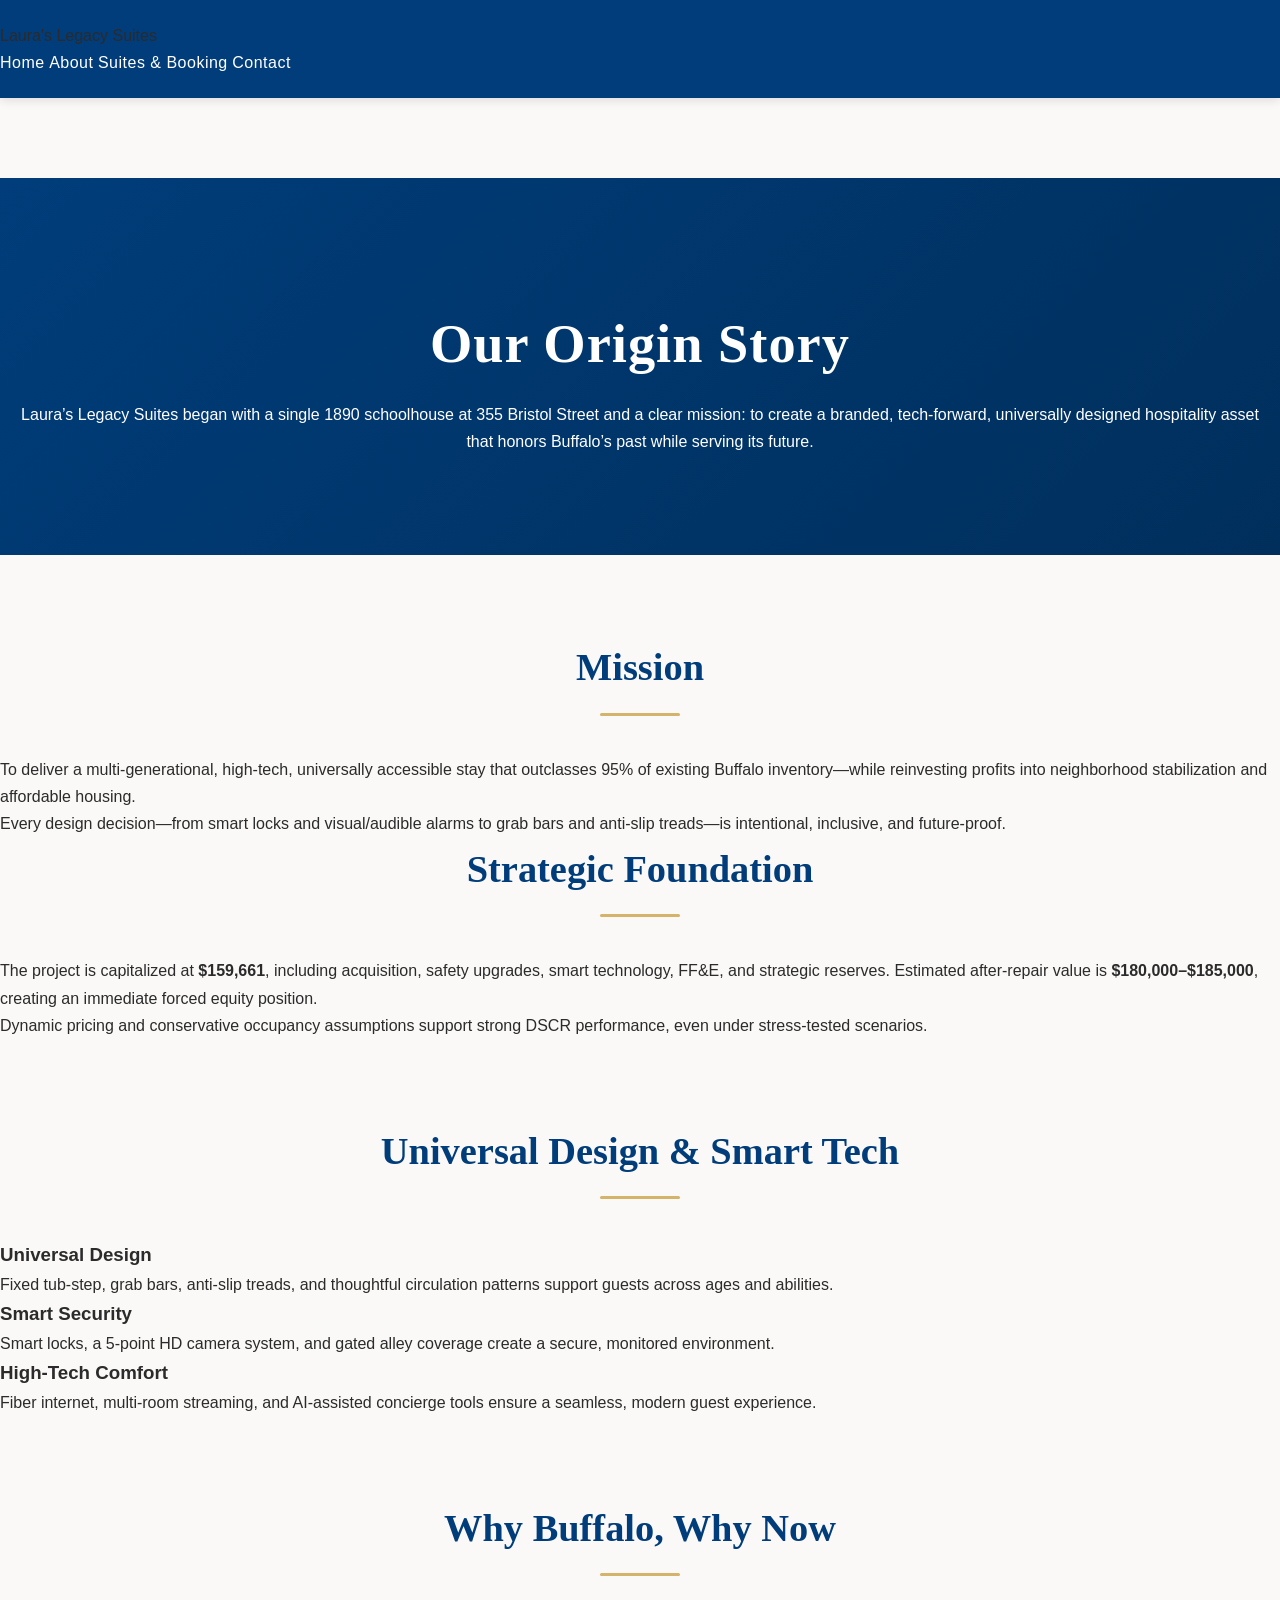
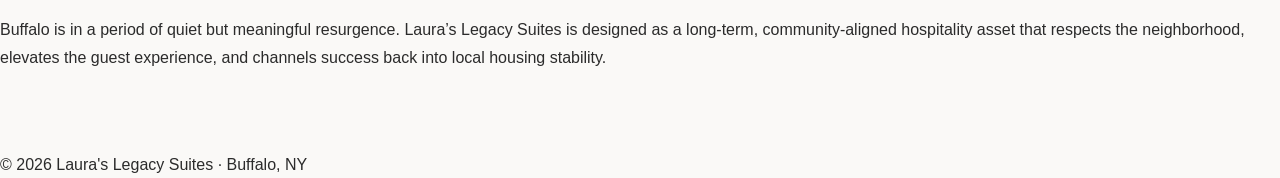
==== about.html @ d9a704ef "Update about.html" ====
<!DOCTYPE html>
<html lang="en">
<head>
  <meta charset="UTF-8">
  <title>About | Laura's Legacy Suites</title>
  <meta name="viewport" content="width=device-width, initial-scale=1">
  <link rel="stylesheet" href="styles.css">
</head>
<body>
<header class="site-header">
  <div class="logo">Laura's Legacy Suites</div>
  <nav class="main-nav">
    <a href="index.html">Home</a>
    <a href="about.html" class="active">About</a>
    <a href="book.html">Suites & Booking</a>
    <a href="contact.html">Contact</a>
  </nav>
</header>

<main>
  <section class="hero hero-secondary hero-about">
    <div class="hero-content narrow">
      <h1>Our Origin Story</h1>
      <p>Laura’s Legacy Suites began with a single 1890 schoolhouse at 355 Bristol Street and a clear mission: to create a branded, tech‑forward, universally designed hospitality asset that honors Buffalo’s past while serving its future.</p>
    </div>
  </section>

  <section class="section">
    <div class="section-inner two-column">
      <div>
        <h2>Mission</h2>
        <p>To deliver a multi‑generational, high‑tech, universally accessible stay that outclasses 95% of existing Buffalo inventory—while reinvesting profits into neighborhood stabilization and affordable housing.</p>
        <p>Every design decision—from smart locks and visual/audible alarms to grab bars and anti‑slip treads—is intentional, inclusive, and future‑proof.</p>
      </div>
      <div>
        <h2>Strategic Foundation</h2>
        <p>The project is capitalized at <strong>$159,661</strong>, including acquisition, safety upgrades, smart technology, FF&E, and strategic reserves. Estimated after‑repair value is <strong>$180,000–$185,000</strong>, creating an immediate forced equity position.</p>
        <p>Dynamic pricing and conservative occupancy assumptions support strong DSCR performance, even under stress‑tested scenarios.</p>
      </div>
    </div>
  </section>

  <section class="section highlight">
    <div class="section-inner">
      <h2>Universal Design & Smart Tech</h2>
      <div class="feature-grid">
        <div class="feature-card">
          <h3>Universal Design</h3>
          <p>Fixed tub‑step, grab bars, anti‑slip treads, and thoughtful circulation patterns support guests across ages and abilities.</p>
        </div>
        <div class="feature-card">
          <h3>Smart Security</h3>
          <p>Smart locks, a 5‑point HD camera system, and gated alley coverage create a secure, monitored environment.</p>
        </div>
        <div class="feature-card">
          <h3>High‑Tech Comfort</h3>
          <p>Fiber internet, multi‑room streaming, and AI‑assisted concierge tools ensure a seamless, modern guest experience.</p>
        </div>
      </div>
    </div>
  </section>

  <section class="section">
    <div class="section-inner">
      <h2>Why Buffalo, Why Now</h2>
      <p>Buffalo is in a period of quiet but meaningful resurgence. Laura’s Legacy Suites is designed as a long‑term, community‑aligned hospitality asset that respects the neighborhood, elevates the guest experience, and channels success back into local housing stability.</p>
    </div>
  </section>
</main>

<footer class="site-footer">
  <p>&copy; <span id="year"></span> Laura's Legacy Suites · Buffalo, NY</p>
</footer>
<script>
  document.getElementById('year').textContent = new Date().getFullYear();
</script>
</body>
</html>
---- styles.css ----
/* GLOBAL RESET */
* {
    margin: 0;
    padding: 0;
    box-sizing: border-box;
}

/* TYPOGRAPHY — Luxury Pairing */
@import url('https://fonts.googleapis.com/css2?family=Playfair+Display:wght@400;600;700&family=Inter:wght@300;400;500;600&display=swap');

body {
    font-family: 'Inter', sans-serif;
    line-height: 1.7;
    color: #2b2b2b;
    background-color: #faf9f7;
}

/* COLOR SYSTEM */
:root {
    --navy: #003d7a;
    --navy-dark: #002f5c;
    --gold: #d4b46a;
    --gold-light: #e8d7a8;
    --cream: #faf9f7;
    --text-dark: #2b2b2b;
    --text-muted: #666;
    --card-shadow: rgba(0,0,0,0.08);
}

/* HEADER */
header {
    background: var(--navy);
    padding: 22px 0;
    position: sticky;
    top: 0;
    z-index: 100;
    box-shadow: 0 2px 10px rgba(0,0,0,0.12);
}

header nav ul {
    list-style: none;
    display: flex;
    justify-content: center;
    gap: 40px;
}

header nav a {
    color: white;
    text-decoration: none;
    font-weight: 500;
    letter-spacing: 0.5px;
    padding-bottom: 4px;
    border-bottom: 2px solid transparent;
    transition: 0.3s ease;
}

header nav a:hover {
    color: var(--gold);
    border-bottom: 2px solid var(--gold);
}

/* HERO */
.hero {
    background: linear-gradient(135deg, var(--navy) 0%, var(--navy-dark) 100%);
    color: white;
    text-align: center;
    padding: 120px 20px 100px;
}

.hero h1 {
    font-family: 'Playfair Display', serif;
    font-size: 3.4em;
    font-weight: 700;
    letter-spacing: 1px;
    margin-bottom: 10px;
}

.hero .tagline {
    font-size: 1.4em;
    font-style: italic;
    opacity: 0.95;
    margin-bottom: 35px;
}

.hero .cta-button {
    display: inline-block;
    background-color: var(--gold);
    color: var(--navy);
    padding: 15px 45px;
    border-radius: 50px;
    font-weight: 600;
    text-decoration: none;
    letter-spacing: 0.5px;
    transition: 0.3s ease;
}

.hero .cta-button:hover {
    background-color: var(--gold-light);
    transform: translateY(-3px);
}

/* CONTAINER */
.container {
    max-width: 1100px;
    margin: 0 auto;
    padding: 0 25px;
}

/* SECTION HEADERS */
section {
    margin: 80px 0;
}

section h2 {
    font-family: 'Playfair Display', serif;
    color: var(--navy);
    font-size: 2.4em;
    text-align: center;
    margin-bottom: 40px;
    position: relative;
}

section h2::after {
    content: "";
    width: 80px;
    height: 3px;
    background: var(--gold);
    display: block;
    margin: 12px auto 0;
    border-radius: 2px;
}

/* CARDS */
.card {
    background: white;
    padding: 35px;
    border-radius: 10px;
    box-shadow: 0 4px 14px var(--card-shadow);
    border-left: 6px solid var(--gold);
    transition: 0.3s ease;
}

.card:hover {
    transform: translateY(-6px);
    box-shadow: 0 6px 20px rgba(0,0,0,0.12);
}

.card h3 {
    font-family: 'Playfair Display', serif;
    color: var(--navy);
    margin-bottom: 15px;
    font-size: 1.6em;
}

.card p {
    color: var(--text-muted);
    margin-bottom: 15px;
    line-height: 1.8;
}

/* GRID */
.grid {
    display: grid;
    grid-template-columns: repeat(auto-fit, minmax(320px, 1fr));
    gap: 35px;
}

/* BELIEF CARDS */
.beliefs-grid {
    display: grid;
    grid-template-columns: repeat(auto-fit, minmax(280px, 1fr));
    gap: 30px;
}

.belief-card {
    background: white;
    padding: 30px;
    border-radius: 10px;
    border-top: 5px solid var(--gold);
    box-shadow: 0 4px 14px var(--card-shadow);
    transition: 0.3s ease;
}

.belief-card:hover {
    transform: translateY(-4px);
}

.belief-card h4 {
    font-family: 'Playfair Display', serif;
    color: var(--navy);
    margin-bottom: 12px;
    font-size: 1.2em;
}

/* FOOT
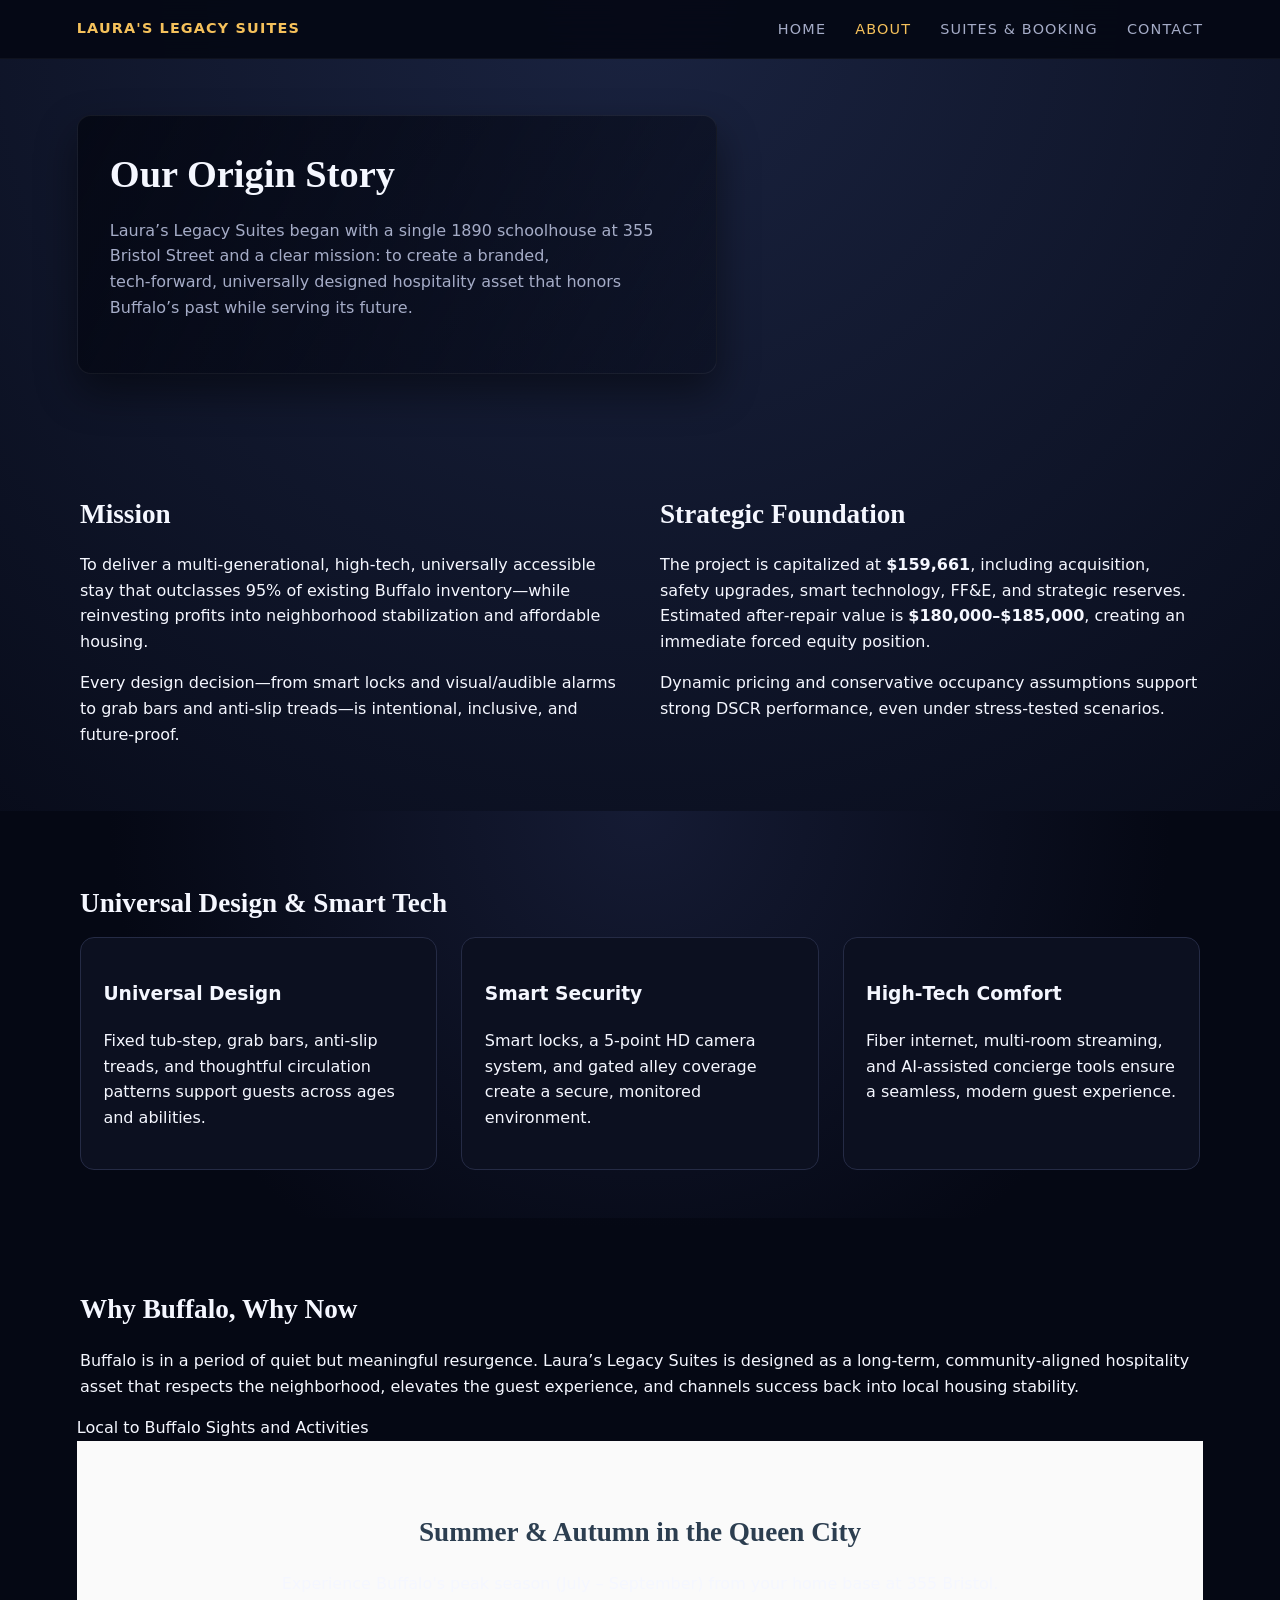
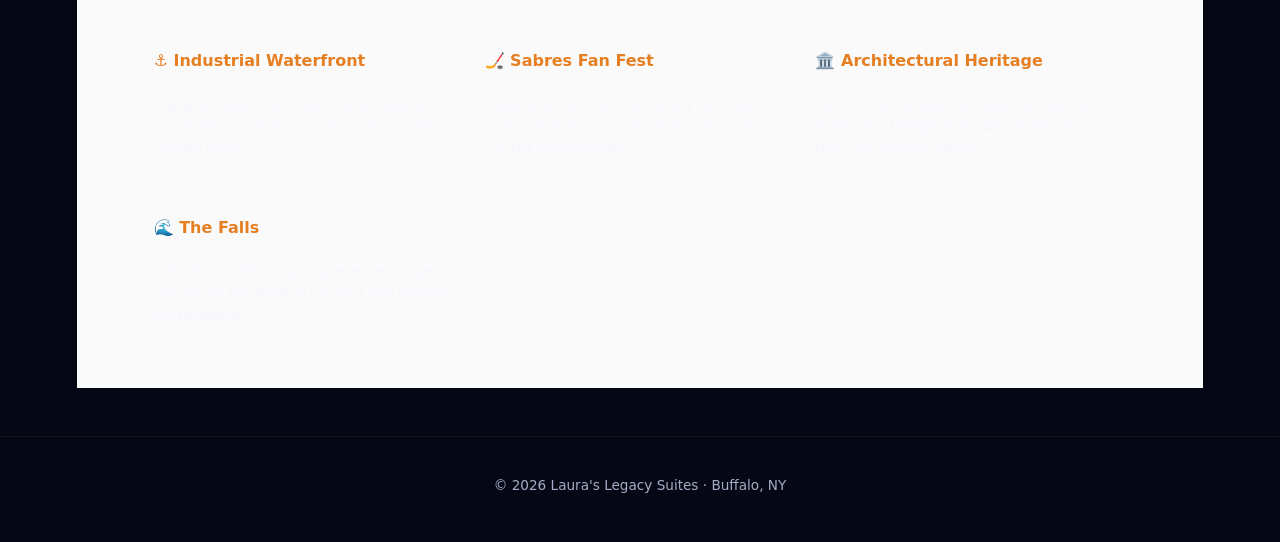
==== commit eec5079d: "Add local splendor" ====
--- a/about.html
+++ b/about.html
@@ -65,6 +65,33 @@
       <h2>Why Buffalo, Why Now</h2>
       <p>Buffalo is in a period of quiet but meaningful resurgence. Laura’s Legacy Suites is designed as a long‑term, community‑aligned hospitality asset that respects the neighborhood, elevates the guest experience, and channels success back into local housing stability.</p>
     </div>
+    <div>Local to Buffalo Sights and Activities </div>
+    <section class="section" style="background-color: #fafafa;">
+  <div class="section-inner">
+    <h2 style="text-align: center; color: #2c3e50;">Summer & Autumn in the Queen City</h2>
+    <p style="text-align: center; margin-bottom: 30px;">Experience Buffalo's peak season (July – September) from your home base at 355 Bristol.</p>
+    
+    <div style="display: grid; grid-template-columns: repeat(auto-fit, minmax(250px, 1fr)); gap: 20px;">
+      <div class="landmark-card">
+        <h4 style="color: #e67e22;">⚓ Industrial Waterfront</h4>
+        <p style="font-size: 0.85rem;">Kayak through the historic Grain Silos at Canalside or catch a sunset cruise on the Buffalo River.</p>
+      </div>
+      <div class="landmark-card">
+        <h4 style="color: #e67e22;">🏒 Sabres Fan Fest</h4>
+        <p style="font-size: 0.85rem;">Celebrate the return of hockey with early-season events and open practices at the LECOM Harborcenter.</p>
+      </div>
+      <div class="landmark-card">
+        <h4 style="color: #e67e22;">🏛️ Architectural Heritage</h4>
+        <p style="font-size: 0.85rem;">Tour the Richardson Olmsted Campus or Frank Lloyd Wright’s Darwin Martin House in their full summer bloom.</p>
+      </div>
+      <div class="landmark-card">
+        <h4 style="color: #e67e22;">🌊 The Falls</h4>
+        <p style="font-size: 0.85rem;">Just 25 minutes away, experience the peak season for the Maid of the Mist and evening illuminations.</p>
+      </div>
+    </div>
+  </div>
+    </section>
+    
   </section>
 </main>
 
--- a/styles.css
+++ b/styles.css
@@ -1,195 +1,489 @@
-/* GLOBAL RESET */
-* {
-    margin: 0;
-    padding: 0;
-    box-sizing: border-box;
-}
-
-/* TYPOGRAPHY — Luxury Pairing */
-@import url('https://fonts.googleapis.com/css2?family=Playfair+Display:wght@400;600;700&family=Inter:wght@300;400;500;600&display=swap');
+:root {
+  --color-bg: #050814;
+  --color-bg-alt: #0c1020;
+  --color-card: #11162a;
+  --color-accent: #f5c15b;
+  --color-accent-soft: #f8d89a;
+  --color-text: #f5f7ff;
+  --color-muted: #a5acc7;
+  --color-border: #252b45;
+  --font-sans: system-ui, -apple-system, BlinkMacSystemFont, "Segoe UI", sans-serif;
+  --font-serif: "Georgia", "Times New Roman", serif;
+  --radius-card: 14px;
+  --shadow-soft: 0 18px 40px rgba(0, 0, 0, 0.45);
+}
+
+*,
+*::before,
+*::after {
+  box-sizing: border-box;
+}
 
 body {
-    font-family: 'Inter', sans-serif;
-    line-height: 1.7;
-    color: #2b2b2b;
-    background-color: #faf9f7;
-}
-
-/* COLOR SYSTEM */
-:root {
-    --navy: #003d7a;
-    --navy-dark: #002f5c;
-    --gold: #d4b46a;
-    --gold-light: #e8d7a8;
-    --cream: #faf9f7;
-    --text-dark: #2b2b2b;
-    --text-muted: #666;
-    --card-shadow: rgba(0,0,0,0.08);
-}
-
-/* HEADER */
-header {
-    background: var(--navy);
-    padding: 22px 0;
-    position: sticky;
-    top: 0;
-    z-index: 100;
-    box-shadow: 0 2px 10px rgba(0,0,0,0.12);
-}
-
-header nav ul {
-    list-style: none;
-    display: flex;
-    justify-content: center;
-    gap: 40px;
-}
-
-header nav a {
-    color: white;
-    text-decoration: none;
-    font-weight: 500;
-    letter-spacing: 0.5px;
-    padding-bottom: 4px;
-    border-bottom: 2px solid transparent;
-    transition: 0.3s ease;
-}
-
-header nav a:hover {
-    color: var(--gold);
-    border-bottom: 2px solid var(--gold);
-}
-
-/* HERO */
+  margin: 0;
+  font-family: var(--font-sans);
+  background: radial-gradient(circle at top, #1a2340 0, #050814 55%);
+  color: var(--color-text);
+  line-height: 1.6;
+}
+
+/* Header & Nav */
+
+.site-header {
+  position: sticky;
+  top: 0;
+  z-index: 20;
+  display: flex;
+  align-items: center;
+  justify-content: space-between;
+  padding: 1rem 6vw;
+  background: rgba(5, 8, 20, 0.92);
+  backdrop-filter: blur(14px);
+  border-bottom: 1px solid rgba(255, 255, 255, 0.04);
+}
+
+.logo {
+  font-weight: 700;
+  letter-spacing: 0.08em;
+  text-transform: uppercase;
+  font-size: 0.9rem;
+  color: var(--color-accent);
+}
+
+.main-nav a {
+  color: var(--color-muted);
+  text-decoration: none;
+  margin-left: 1.5rem;
+  font-size: 0.9rem;
+  text-transform: uppercase;
+  letter-spacing: 0.08em;
+}
+
+.main-nav a:hover,
+.main-nav a.active {
+  color: var(--color-accent);
+}
+
+/* Hero */
+
 .hero {
-    background: linear-gradient(135deg, var(--navy) 0%, var(--navy-dark) 100%);
-    color: white;
-    text-align: center;
-    padding: 120px 20px 100px;
-}
-
-.hero h1 {
-    font-family: 'Playfair Display', serif;
-    font-size: 3.4em;
-    font-weight: 700;
-    letter-spacing: 1px;
-    margin-bottom: 10px;
-}
-
-.hero .tagline {
-    font-size: 1.4em;
-    font-style: italic;
-    opacity: 0.95;
-    margin-bottom: 35px;
-}
-
-.hero .cta-button {
-    display: inline-block;
-    background-color: var(--gold);
-    color: var(--navy);
-    padding: 15px 45px;
-    border-radius: 50px;
-    font-weight: 600;
-    text-decoration: none;
-    letter-spacing: 0.5px;
-    transition: 0.3s ease;
-}
-
-.hero .cta-button:hover {
-    background-color: var(--gold-light);
-    transform: translateY(-3px);
-}
-
-/* CONTAINER */
-.container {
-    max-width: 1100px;
-    margin: 0 auto;
-    padding: 0 25px;
-}
-
-/* SECTION HEADERS */
-section {
-    margin: 80px 0;
-}
-
-section h2 {
-    font-family: 'Playfair Display', serif;
-    color: var(--navy);
-    font-size: 2.4em;
-    text-align: center;
-    margin-bottom: 40px;
-    position: relative;
-}
-
-section h2::after {
-    content: "";
-    width: 80px;
-    height: 3px;
-    background: var(--gold);
-    display: block;
-    margin: 12px auto 0;
-    border-radius: 2px;
-}
-
-/* CARDS */
-.card {
-    background: white;
-    padding: 35px;
-    border-radius: 10px;
-    box-shadow: 0 4px 14px var(--card-shadow);
-    border-left: 6px solid var(--gold);
-    transition: 0.3s ease;
-}
-
-.card:hover {
-    transform: translateY(-6px);
-    box-shadow: 0 6px 20px rgba(0,0,0,0.12);
-}
-
-.card h3 {
-    font-family: 'Playfair Display', serif;
-    color: var(--navy);
-    margin-bottom: 15px;
-    font-size: 1.6em;
-}
-
-.card p {
-    color: var(--text-muted);
-    margin-bottom: 15px;
-    line-height: 1.8;
-}
-
-/* GRID */
-.grid {
-    display: grid;
-    grid-template-columns: repeat(auto-fit, minmax(320px, 1fr));
-    gap: 35px;
-}
-
-/* BELIEF CARDS */
-.beliefs-grid {
-    display: grid;
-    grid-template-columns: repeat(auto-fit, minmax(280px, 1fr));
-    gap: 30px;
-}
-
-.belief-card {
-    background: white;
-    padding: 30px;
-    border-radius: 10px;
-    border-top: 5px solid var(--gold);
-    box-shadow: 0 4px 14px var(--card-shadow);
-    transition: 0.3s ease;
-}
-
-.belief-card:hover {
-    transform: translateY(-4px);
-}
-
-.belief-card h4 {
-    font-family: 'Playfair Display', serif;
-    color: var(--navy);
-    margin-bottom: 12px;
-    font-size: 1.2em;
-}
-
-/* FOOT
+  padding: 3.5rem 6vw 3rem;
+  display: grid;
+  gap: 2.5rem;
+}
+
+.hero-home {
+  grid-template-columns: minmax(0, 1.1fr) minmax(0, 1.2fr);
+  align-items: center;
+}
+
+.hero-secondary {
+  grid-template-columns: minmax(0, 1fr);
+  background: linear-gradient(135deg, #0b1022, #050814);
+}
+
+.hero-content h1 {
+  font-family: var(--font-serif);
+  font-size: clamp(2.2rem, 3vw, 2.8rem);
+  margin: 0 0 0.75rem;
+}
+
+.hero-content p {
+  margin: 0 0 1.5rem;
+  color: var(--color-muted);
+  max-width: 34rem;
+}
+
+.hero-content.narrow {
+  max-width: 40rem;
+}
+
+.hero-before-after {
+  display: grid;
+  grid-template-columns: repeat(2, minmax(0, 1fr));
+  gap: 1.25rem;
+}
+
+.hero-image-block {
+  background: var(--color-bg-alt);
+  border-radius: var(--radius-card);
+  padding: 0.9rem;
+  box-shadow: var(--shadow-soft);
+  border: 1px solid var(--color-border);
+}
+
+.hero-image-block img {
+  width: 100%;
+  display: block;
+  border-radius: 10px;
+}
+
+.hero-label {
+  font-size: 0.8rem;
+  text-transform: uppercase;
+  letter-spacing: 0.12em;
+  color: var(--color-accent-soft);
+  margin: 0 0 0.5rem;
+}
+
+/* Sections */
+
+.section {
+  padding: 3rem 6vw;
+}
+
+.section-inner {
+  max-width: 1120px;
+  margin: 0 auto;
+}
+
+.section h2 {
+  font-family: var(--font-serif);
+  font-size: 1.7rem;
+  margin-bottom: 0.75rem;
+}
+
+.section-lead {
+  color: var(--color-muted);
+  margin-bottom: 2rem;
+}
+
+.highlight {
+  background: radial-gradient(circle at top, #151b34 0, #050814 70%);
+}
+
+.two-column {
+  display: grid;
+  gap: 2.5rem;
+}
+
+@media (min-width: 800px) {
+  .two-column {
+    grid-template-columns: repeat(2, minmax(0, 1fr));
+  }
+}
+
+/* Stats */
+
+.stats-grid {
+  display: grid;
+  gap: 1.5rem;
+}
+
+@media (min-width: 800px) {
+  .stats-grid {
+    grid-template-columns: repeat(3, minmax(0, 1fr));
+  }
+}
+
+.stat-card {
+  background: var(--color-bg-alt);
+  border-radius: var(--radius-card);
+  padding: 1.4rem;
+  border: 1px solid var(--color-border);
+  box-shadow: var(--shadow-soft);
+}
+
+.stat-card h3 {
+  margin: 0 0 0.4rem;
+  font-size: 0.95rem;
+  text-transform: uppercase;
+  letter-spacing: 0.12em;
+  color: var(--color-muted);
+}
+
+.stat-value {
+  font-size: 1.4rem;
+  font-weight: 600;
+  margin: 0 0 0.3rem;
+}
+
+.stat-note {
+  margin: 0;
+  color: var(--color-muted);
+  font-size: 0.9rem;
+}
+
+/* Suites */
+
+.suites-preview .suite-grid,
+.section .suite-grid {
+  display: grid;
+  gap: 1.8rem;
+}
+
+@media (min-width: 900px) {
+  .suites-preview .suite-grid {
+    grid-template-columns: repeat(3, minmax(0, 1fr));
+  }
+}
+
+.suite-card {
+  background: var(--color-bg-alt);
+  border-radius: var(--radius-card);
+  border: 1px solid var(--color-border);
+  box-shadow: var(--shadow-soft);
+  overflow: hidden;
+  display: flex;
+  flex-direction: column;
+}
+
+.suite-card img {
+  width: 100%;
+  display: block;
+}
+
+.suite-card h3,
+.suite-card h2 {
+  margin: 1rem 1.2rem 0.4rem;
+}
+
+.suite-card p {
+  margin: 0 1.2rem 1.2rem;
+  color: var(--color-muted);
+}
+
+.suite-detailed {
+  flex-direction: row;
+}
+
+.suite-detailed img {
+  max-width: 220px;
+  object-fit: cover;
+}
+
+.suite-body {
+  padding: 1.1rem 1.2rem 1.2rem;
+}
+
+.suite-list {
+  margin: 0.5rem 0 0;
+  padding-left: 1.2rem;
+  color: var(--color-muted);
+  font-size: 0.9rem;
+}
+
+@media (max-width: 800px) {
+  .suite-detailed {
+    flex-direction: column;
+  }
+  .suite-detailed img {
+    max-width: 100%;
+  }
+}
+
+/* Impact */
+
+.impact-layout {
+  display: grid;
+  gap: 2rem;
+}
+
+@media (min-width: 900px) {
+  .impact-layout {
+    grid-template-columns: 1.4fr 1fr;
+  }
+}
+
+.impact-card {
+  background: var(--color-bg-alt);
+  border-radius: var(--radius-card);
+  padding: 1.5rem;
+  border: 1px solid var(--color-border);
+}
+
+/* Features */
+
+.feature-grid {
+  display: grid;
+  gap: 1.5rem;
+}
+
+@media (min-width: 900px) {
+  .feature-grid {
+    grid-template-columns: repeat(3, minmax(0, 1fr));
+  }
+}
+
+.feature-card {
+  background: var(--color-bg-alt);
+  border-radius: var(--radius-card);
+  padding: 1.4rem;
+  border: 1px solid var(--color-border);
+}
+
+/* Booking & Contact */
+
+.booking-layout,
+.contact-layout {
+  display: grid;
+  gap: 2.5rem;
+}
+
+@media (min-width: 900px) {
+  .booking-layout,
+  .contact-layout {
+    grid-template-columns: minmax(0, 1.2fr) minmax(0, 1fr);
+  }
+}
+
+.booking-form,
+.contact-form {
+  background: var(--color-bg-alt);
+  border-radius: var(--radius-card);
+  padding: 1.6rem 1.8rem;
+  border: 1px solid var(--color-border);
+  box-shadow: var(--shadow-soft);
+}
+
+.booking-form h3,
+.contact-form h3 {
+  margin-top: 0;
+  margin-bottom: 1rem;
+}
+
+.booking-form label,
+.contact-form label {
+  display: block;
+  font-size: 0.9rem;
+  margin-bottom: 0.9rem;
+}
+
+.booking-form input,
+.booking-form select,
+.booking-form textarea,
+.contact-form input,
+.contact-form select,
+.contact-form textarea {
+  width: 100%;
+  margin-top: 0.25rem;
+  padding: 0.55rem 0.7rem;
+  border-radius: 8px;
+  border: 1px solid #343a5a;
+  background: #050814;
+  color: var(--color-text);
+  font-family: var(--font-sans);
+  font-size: 0.9rem;
+}
+
+.form-note {
+  margin-top: 0.7rem;
+  font-size: 0.8rem;
+  color: var(--color-muted);
+}
+
+/* Buttons */
+
+.btn {
+  display: inline-flex;
+  align-items: center;
+  justify-content: center;
+  padding: 0.7rem 1.4rem;
+  border-radius: 999px;
+  border: 1px solid transparent;
+  font-size: 0.9rem;
+  text-transform: uppercase;
+  letter-spacing: 0.12em;
+  text-decoration: none;
+  cursor: pointer;
+}
+
+.btn-primary {
+  background: var(--color-accent);
+  color: #1a1305;
+  box-shadow: 0 14px 30px rgba(0, 0, 0, 0.45);
+}
+
+.btn-primary:hover {
+  background: #ffd27a;
+}
+
+.btn-secondary {
+  background: transparent;
+  color: var(--color-accent);
+  border-color: var(--color-accent);
+}
+
+.btn-secondary:hover {
+  background: rgba(245, 193, 91, 0.08);
+}
+
+/* Misc */
+
+.centered {
+  text-align: center;
+  margin-top: 1.5rem;
+}
+
+.contact-list {
+  list-style: none;
+  padding: 0;
+  margin: 0 0 1rem;
+}
+
+.contact-list li {
+  margin-bottom: 0.4rem;
+}
+
+/* Footer */
+
+.site-footer {
+  padding: 1.5rem 6vw 2rem;
+  text-align: center;
+  font-size: 0.85rem;
+  color: var(--color-muted);
+  border-top: 1px solid rgba(255, 255, 255, 0.04);
+  background: #050814;
+}
+
+/* Hero variants (for future images) */
+
+.hero-about {
+  background-image: url("images/about-hero.jpg");
+  background-size: cover;
+  background-position: center;
+}
+
+.hero-book {
+  background-image: url("images/book-hero.jpg");
+  background-size: cover;
+  background-position: center;
+}
+
+.hero-contact {
+  background-image: url("images/contact-hero.jpg");
+  background-size: cover;
+  background-position: center;
+}
+
+.hero-about .hero-content,
+.hero-book .hero-content,
+.hero-contact .hero-content {
+  background: linear-gradient(120deg, rgba(5, 8, 20, 0.9), rgba(5, 8, 20, 0.4));
+  padding: 1.8rem 2rem;
+  border-radius: var(--radius-card);
+  border: 1px solid rgba(255, 255, 255, 0.06);
+  box-shadow: var(--shadow-soft);
+}
+
+/* Responsive tweaks */
+
+@media (max-width: 900px) {
+  .hero-home {
+    grid-template-columns: minmax(0, 1fr);
+  }
+}
+
+@media (max-width: 600px) {
+  .site-header {
+    flex-direction: column;
+    align-items: flex-start;
+  }
+  .main-nav {
+    margin-top: 0.5rem;
+  }
+  .main-nav a {
+    margin-left: 0;
+    margin-right: 1rem;
+  }
+}
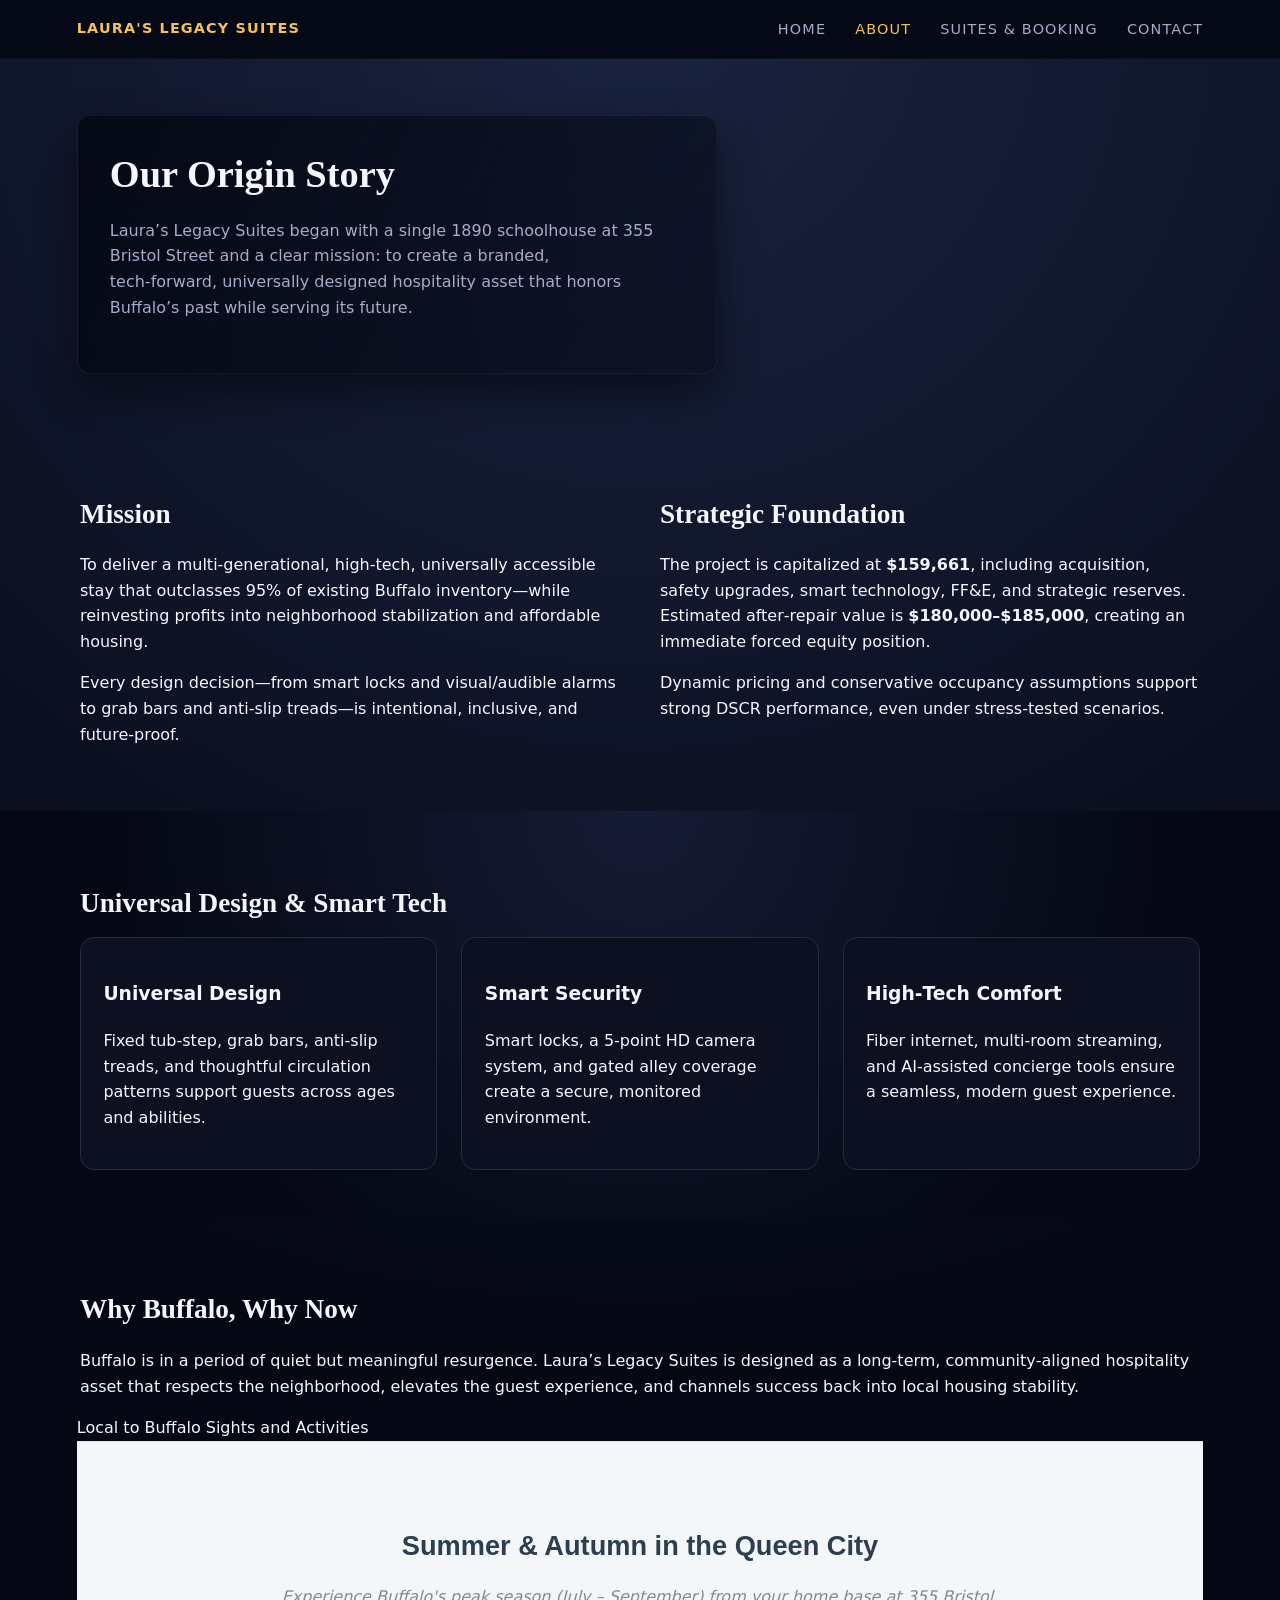
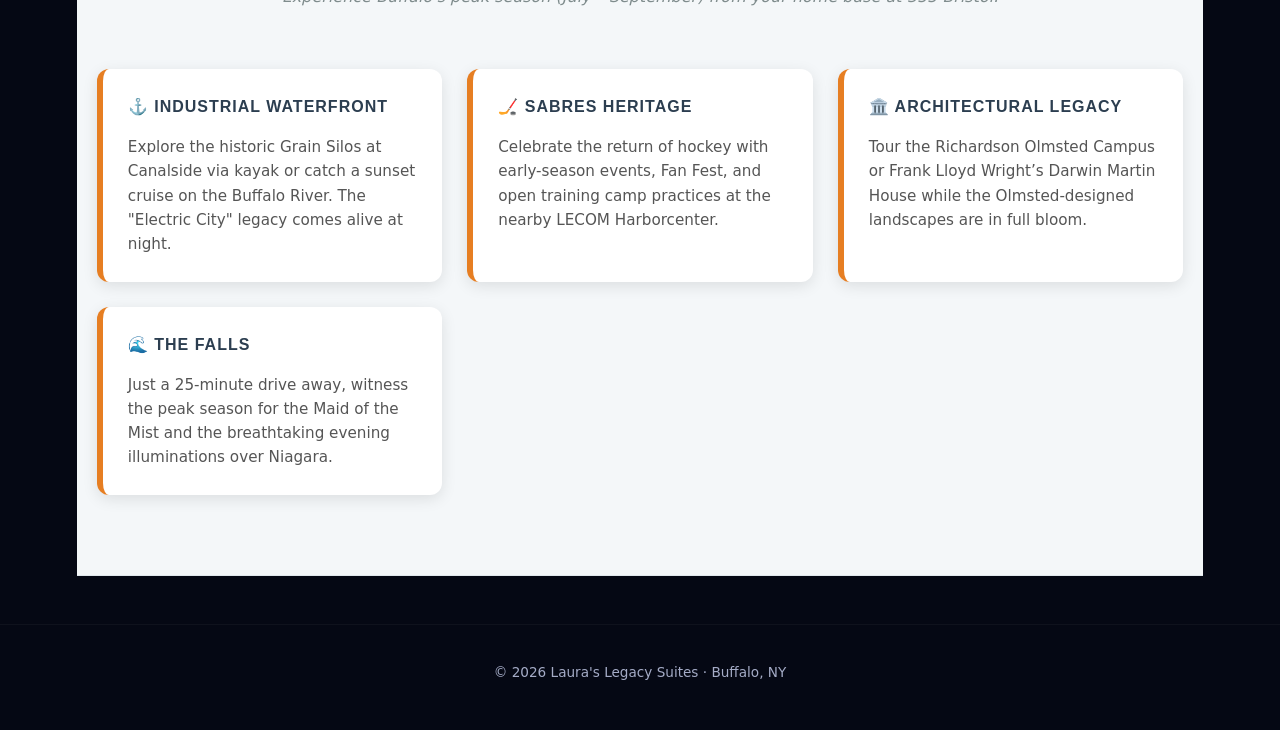
==== commit 9e150df1: "Updating HTML for landmarks" ====
--- a/about.html
+++ b/about.html
@@ -66,31 +66,32 @@
       <p>Buffalo is in a period of quiet but meaningful resurgence. Laura’s Legacy Suites is designed as a long‑term, community‑aligned hospitality asset that respects the neighborhood, elevates the guest experience, and channels success back into local housing stability.</p>
     </div>
     <div>Local to Buffalo Sights and Activities </div>
-    <section class="section" style="background-color: #fafafa;">
-  <div class="section-inner">
-    <h2 style="text-align: center; color: #2c3e50;">Summer & Autumn in the Queen City</h2>
-    <p style="text-align: center; margin-bottom: 30px;">Experience Buffalo's peak season (July – September) from your home base at 355 Bristol.</p>
-    
-    <div style="display: grid; grid-template-columns: repeat(auto-fit, minmax(250px, 1fr)); gap: 20px;">
-      <div class="landmark-card">
-        <h4 style="color: #e67e22;">⚓ Industrial Waterfront</h4>
-        <p style="font-size: 0.85rem;">Kayak through the historic Grain Silos at Canalside or catch a sunset cruise on the Buffalo River.</p>
-      </div>
-      <div class="landmark-card">
-        <h4 style="color: #e67e22;">🏒 Sabres Fan Fest</h4>
-        <p style="font-size: 0.85rem;">Celebrate the return of hockey with early-season events and open practices at the LECOM Harborcenter.</p>
-      </div>
-      <div class="landmark-card">
-        <h4 style="color: #e67e22;">🏛️ Architectural Heritage</h4>
-        <p style="font-size: 0.85rem;">Tour the Richardson Olmsted Campus or Frank Lloyd Wright’s Darwin Martin House in their full summer bloom.</p>
-      </div>
-      <div class="landmark-card">
-        <h4 style="color: #e67e22;">🌊 The Falls</h4>
-        <p style="font-size: 0.85rem;">Just 25 minutes away, experience the peak season for the Maid of the Mist and evening illuminations.</p>
-      </div>
+    <section class="section" style="background-color: #f4f7f9; padding: 60px 20px; border-top: 1px solid #e1e8ed; border-bottom: 1px solid #e1e8ed;">
+    <div class="section-inner" style="max-width: 1200px; margin: 0 auto;">
+        <h2 style="text-align: center; color: #2c3e50; margin-bottom: 10px; font-family: 'Segoe UI', sans-serif;">Summer & Autumn in the Queen City</h2>
+        <p style="text-align: center; color: #7f8c8d; margin-bottom: 40px; font-style: italic;">Experience Buffalo's peak season (July – September) from your home base at 355 Bristol.</p>
+        
+        <div class="landmark-grid">
+            <div class="landmark-card">
+                <h4>⚓ Industrial Waterfront</h4>
+                <p>Explore the historic Grain Silos at Canalside via kayak or catch a sunset cruise on the Buffalo River. The "Electric City" legacy comes alive at night.</p>
+            </div>
+            <div class="landmark-card">
+                <h4>🏒 Sabres Heritage</h4>
+                <p>Celebrate the return of hockey with early-season events, Fan Fest, and open training camp practices at the nearby LECOM Harborcenter.</p>
+            </div>
+            <div class="landmark-card">
+                <h4>🏛️ Architectural Legacy</h4>
+                <p>Tour the Richardson Olmsted Campus or Frank Lloyd Wright’s Darwin Martin House while the Olmsted-designed landscapes are in full bloom.</p>
+            </div>
+            <div class="landmark-card">
+                <h4>🌊 The Falls</h4>
+                <p>Just a 25-minute drive away, witness the peak season for the Maid of the Mist and the breathtaking evening illuminations over Niagara.</p>
+            </div>
+        </div>
     </div>
-  </div>
-    </section>
+</section>
+
     
   </section>
 </main>
--- a/styles.css
+++ b/styles.css
@@ -487,3 +487,41 @@
     margin-right: 1rem;
   }
 }
+
+/* --- LANDMARK SECTION STYLING --- */
+.landmark-grid {
+    display: grid;
+    grid-template-columns: repeat(auto-fit, minmax(280px, 1fr));
+    gap: 25px;
+    padding: 20px 0;
+}
+
+.landmark-card {
+    background: #ffffff;
+    padding: 25px;
+    border-radius: 12px;
+    border-left: 6px solid #e67e22; /* Matches your heritage orange */
+    box-shadow: 0 4px 15px rgba(0,0,0,0.1);
+    transition: transform 0.3s ease;
+}
+
+.landmark-card:hover {
+    transform: translateY(-5px); /* Adds a subtle lift effect on hover */
+}
+
+.landmark-card h4 {
+    margin-top: 0;
+    margin-bottom: 10px;
+    font-family: 'Segoe UI', Tahoma, Geneva, Verdana, sans-serif;
+    color: #2c3e50;
+    text-transform: uppercase;
+    letter-spacing: 1px;
+}
+
+.landmark-card p {
+    font-size: 0.95rem;
+    line-height: 1.6;
+    color: #555;
+    margin-bottom: 0;
+}
+
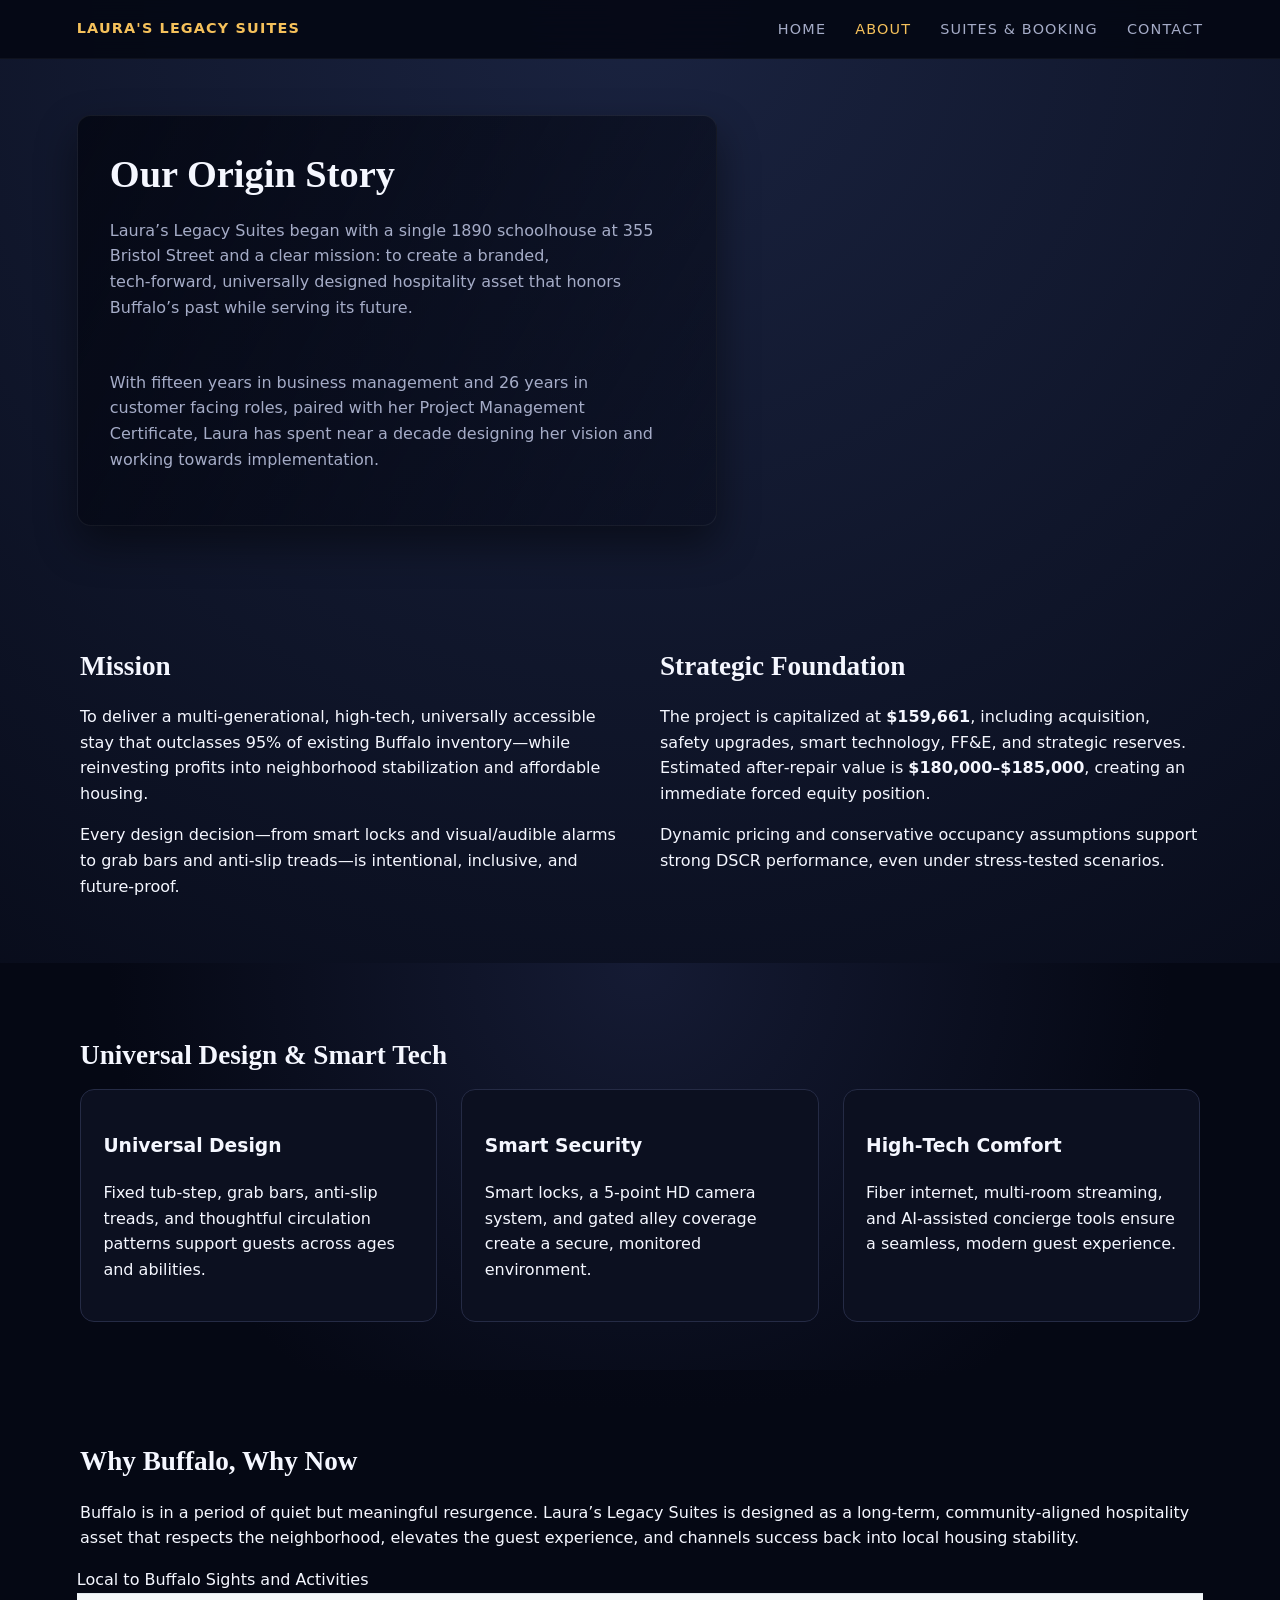
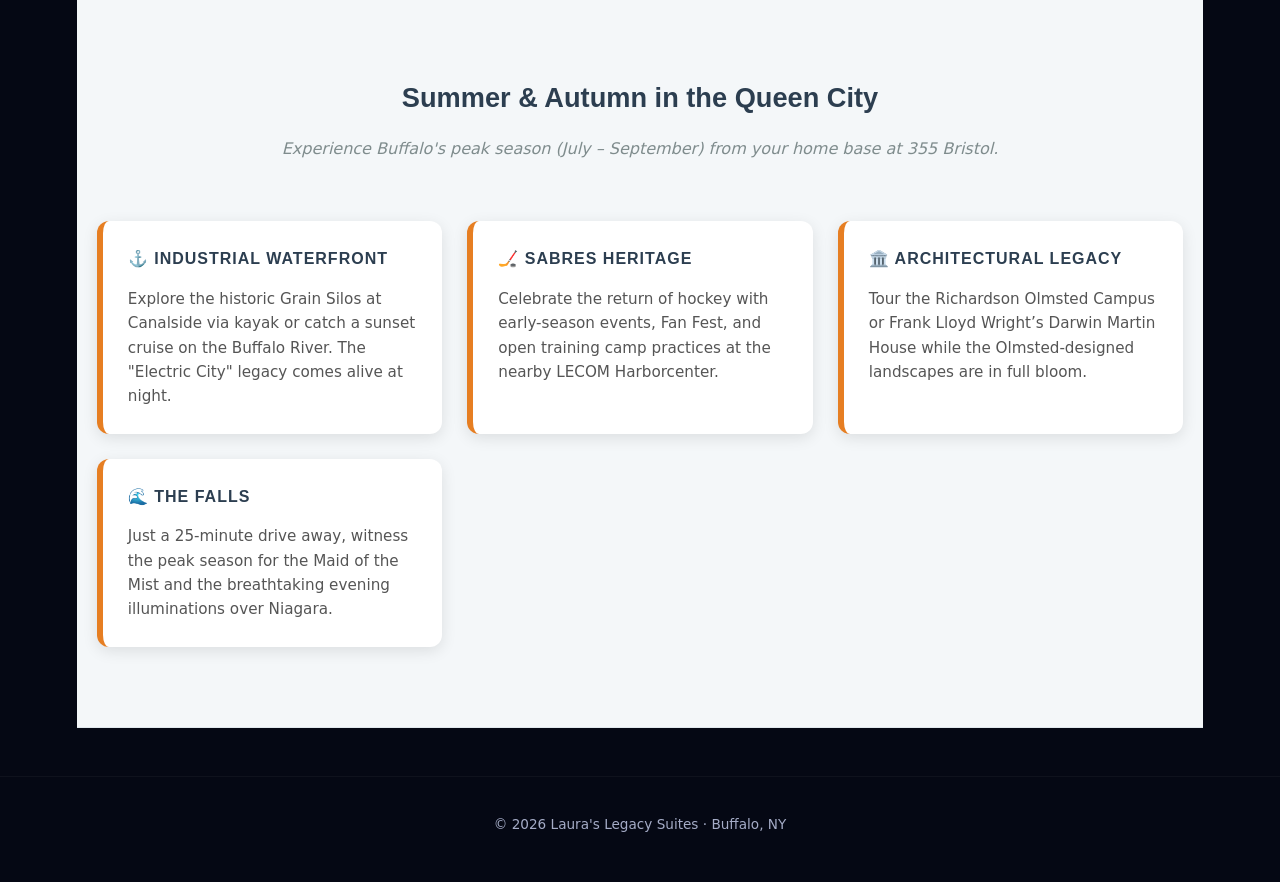
==== commit ee6f0e24: "adding management experience" ====
--- a/about.html
+++ b/about.html
@@ -22,6 +22,8 @@
     <div class="hero-content narrow">
       <h1>Our Origin Story</h1>
       <p>Laura’s Legacy Suites began with a single 1890 schoolhouse at 355 Bristol Street and a clear mission: to create a branded, tech‑forward, universally designed hospitality asset that honors Buffalo’s past while serving its future.</p>
+      <br>
+      <p>With fifteen years in business management and 26 years in customer facing roles, paired with her Project Management Certificate, Laura has spent near a decade designing her vision and working towards implementation. </p>
     </div>
   </section>
 
--- a/styles.css
+++ b/styles.css
@@ -371,6 +371,13 @@
   font-size: 0.8rem;
   color: var(--color-muted);
 }
+/* Contact Form Luxury Enhancements */
+.contact-form {
+  border: 2px solid #d4af37; /* gold/brass */
+  margin: 40px auto;         /* spacing + centering */
+  width: 80%;                /* optional: keeps form from stretching too wide */
+  box-shadow: 0 6px 18px rgba(0, 0, 0, 0.25); /* deeper luxury shadow */
+}
 
 /* Buttons */
 
@@ -524,4 +531,3 @@
     color: #555;
     margin-bottom: 0;
 }
-
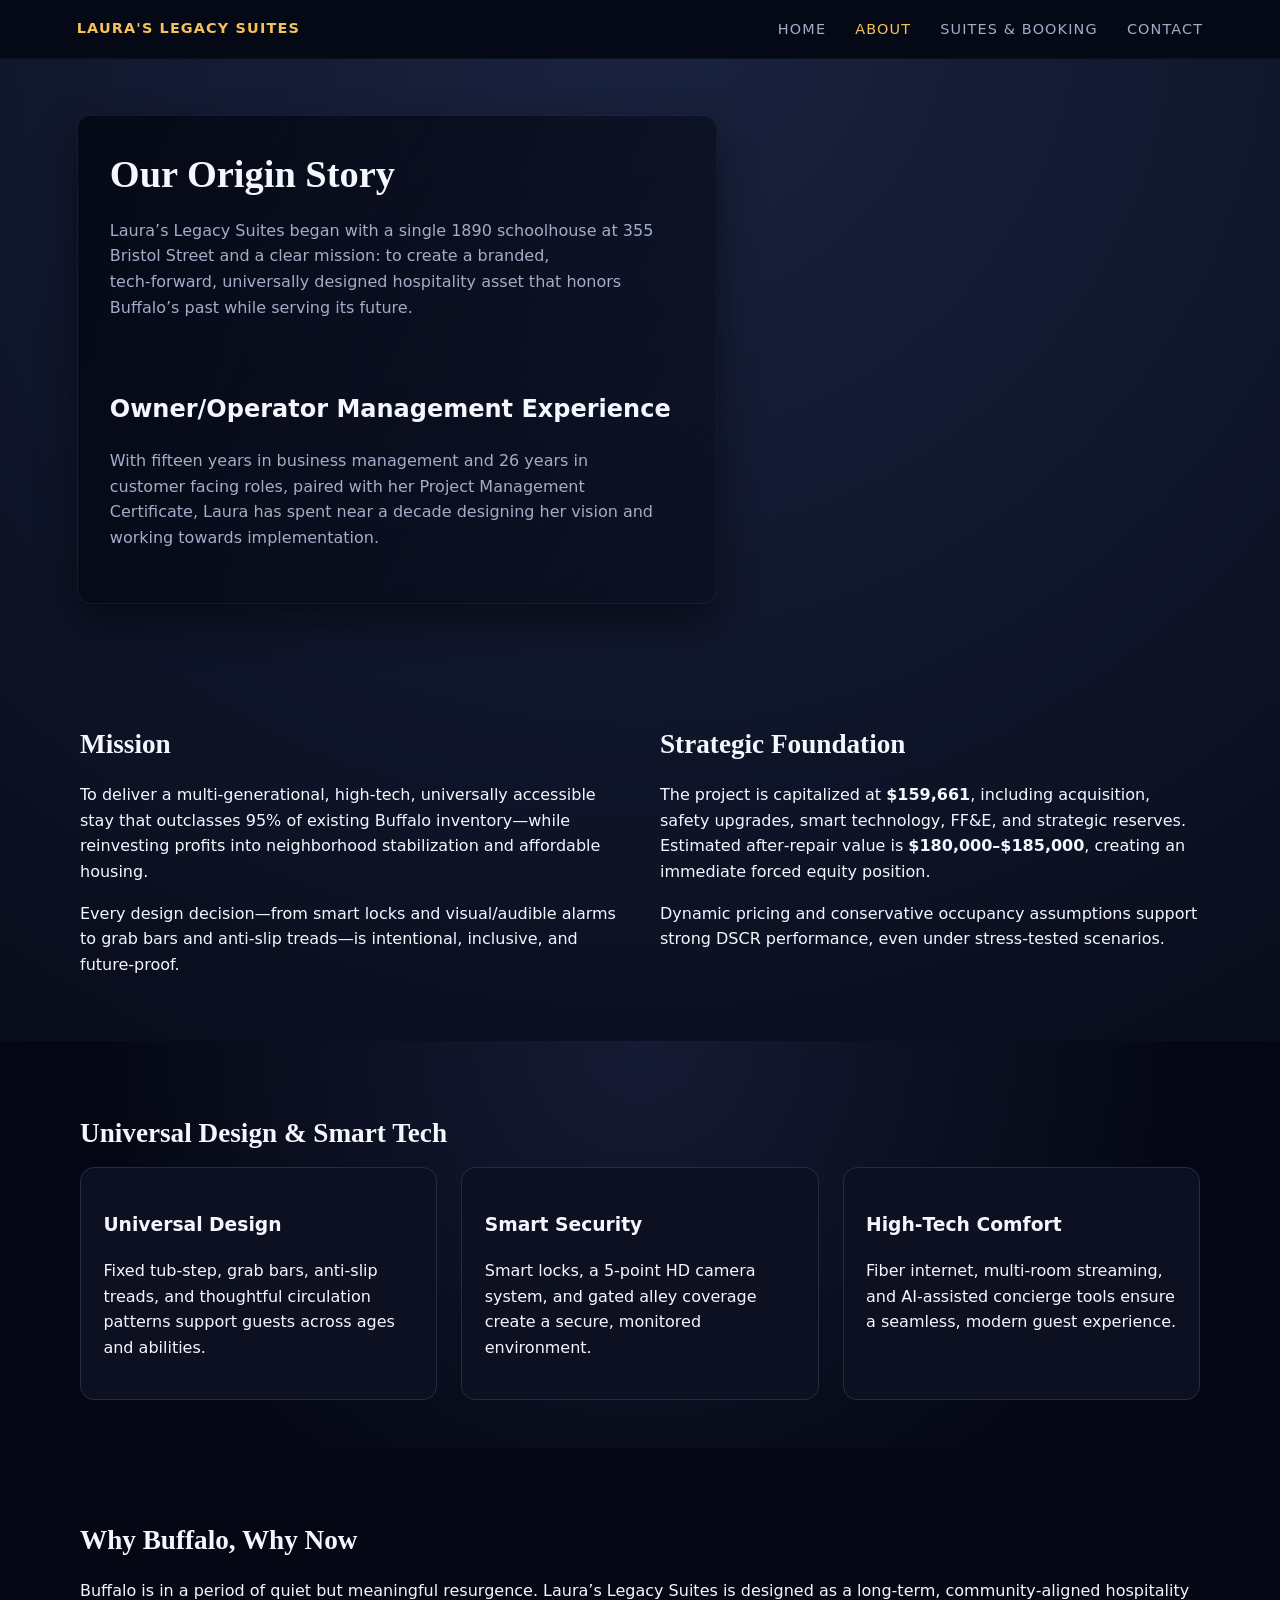
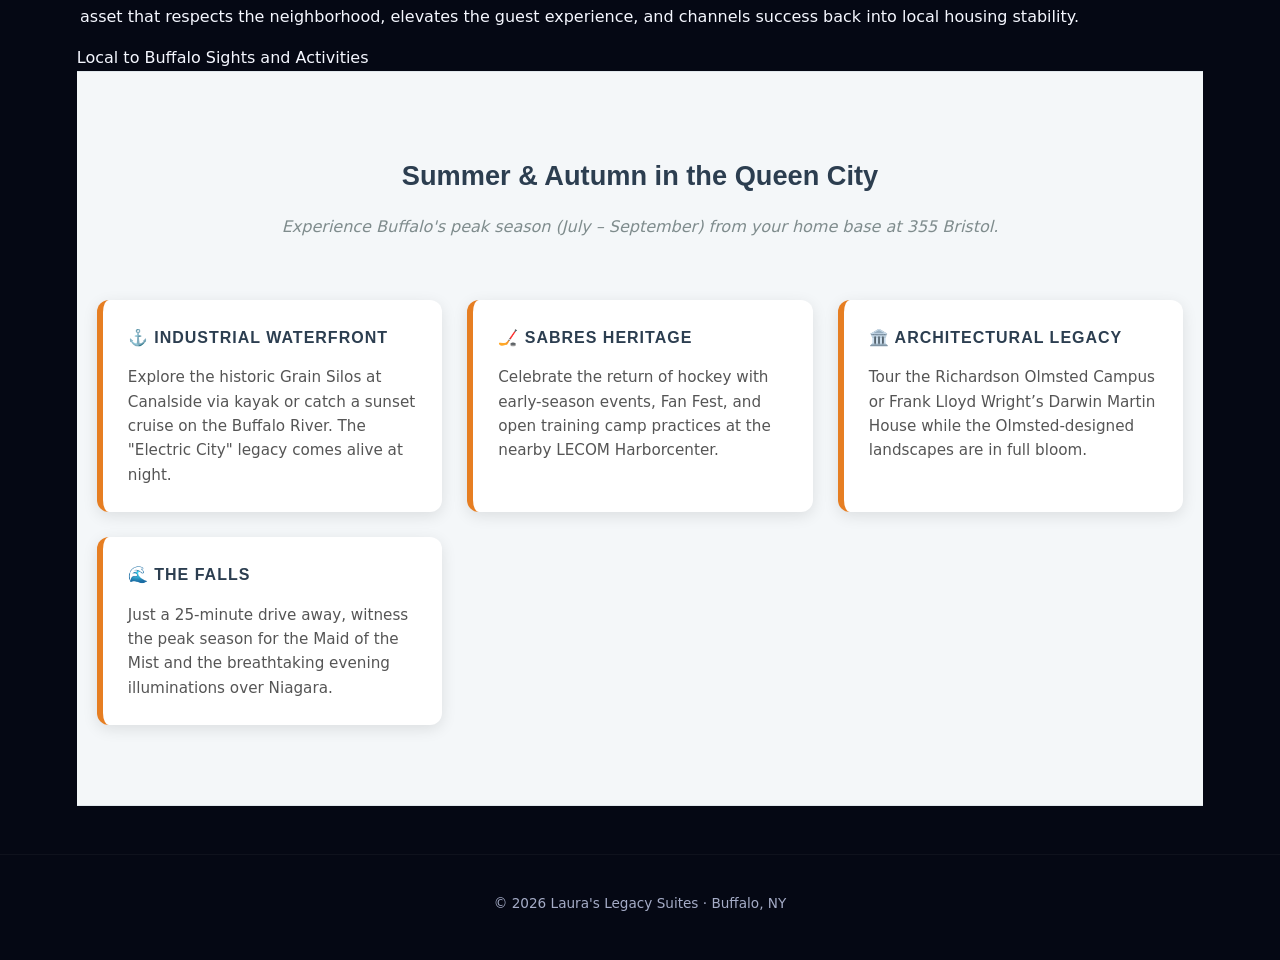
==== commit 88ddb26e: "Update manager exp" ====
--- a/about.html
+++ b/about.html
@@ -23,6 +23,7 @@
       <h1>Our Origin Story</h1>
       <p>Laura’s Legacy Suites began with a single 1890 schoolhouse at 355 Bristol Street and a clear mission: to create a branded, tech‑forward, universally designed hospitality asset that honors Buffalo’s past while serving its future.</p>
       <br>
+      <h2>Owner/Operator Management Experience</h2>
       <p>With fifteen years in business management and 26 years in customer facing roles, paired with her Project Management Certificate, Laura has spent near a decade designing her vision and working towards implementation. </p>
     </div>
   </section>
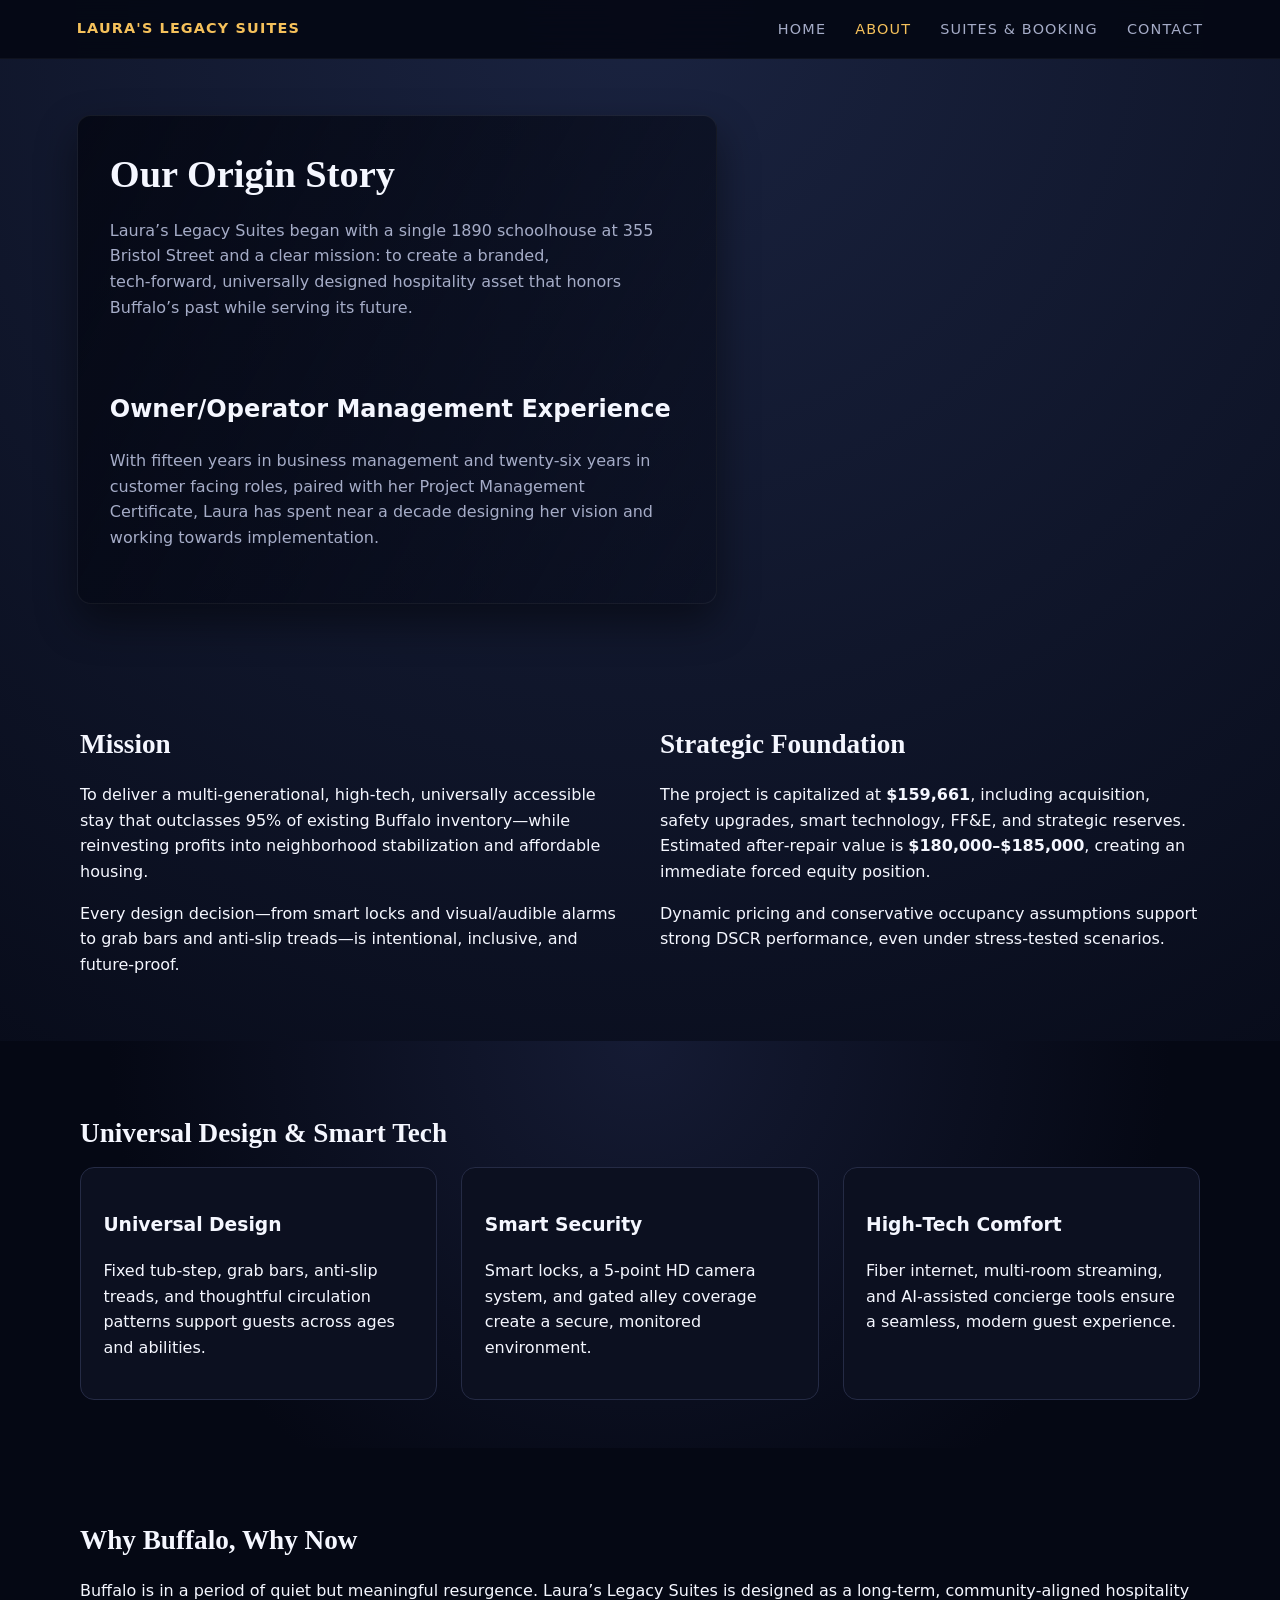
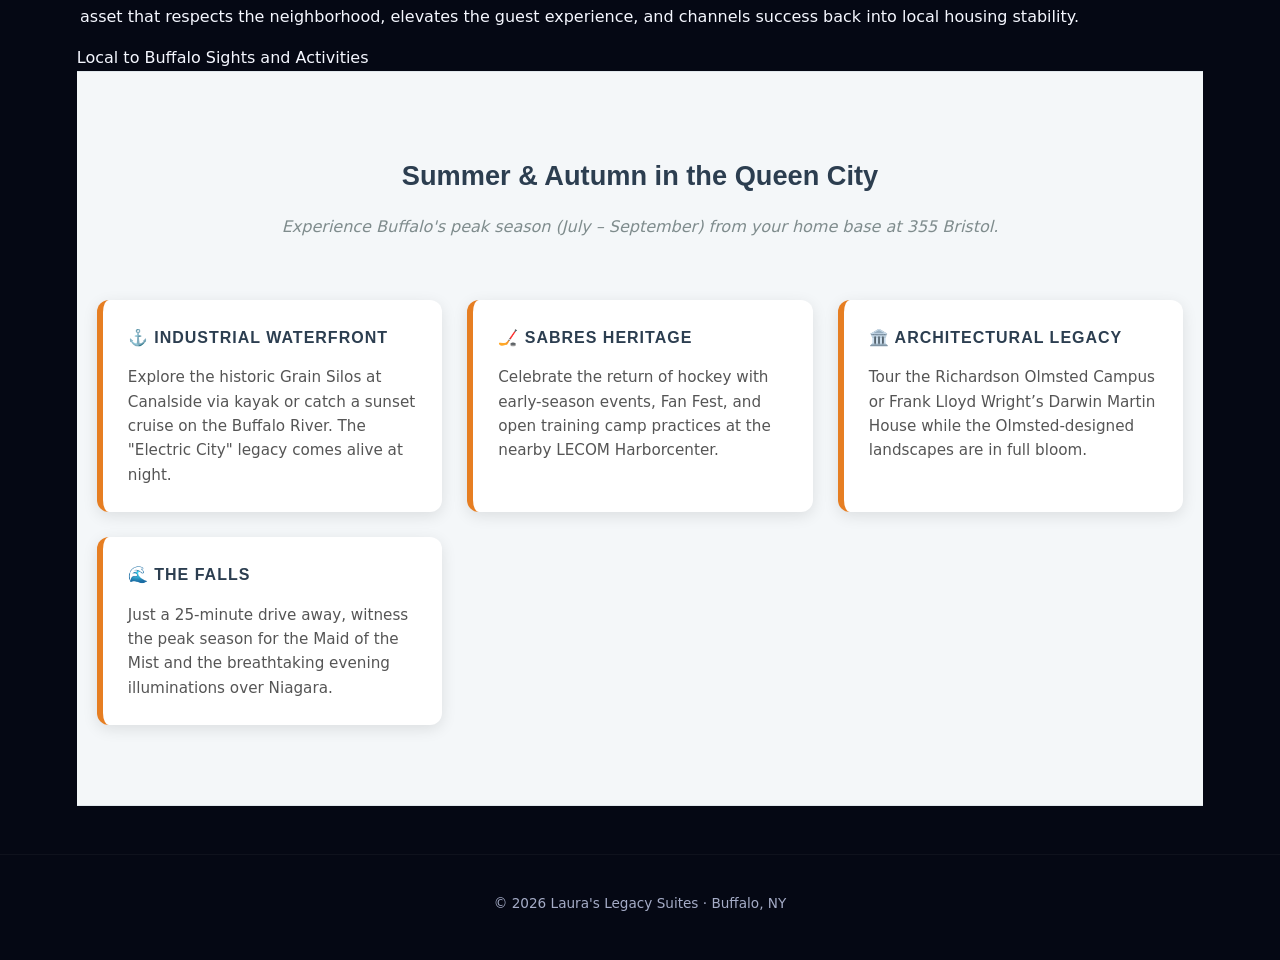
==== commit ae59df03: "Update about.html" ====
--- a/about.html
+++ b/about.html
@@ -24,7 +24,7 @@
       <p>Laura’s Legacy Suites began with a single 1890 schoolhouse at 355 Bristol Street and a clear mission: to create a branded, tech‑forward, universally designed hospitality asset that honors Buffalo’s past while serving its future.</p>
       <br>
       <h2>Owner/Operator Management Experience</h2>
-      <p>With fifteen years in business management and 26 years in customer facing roles, paired with her Project Management Certificate, Laura has spent near a decade designing her vision and working towards implementation. </p>
+      <p>With fifteen years in business management and twenty-six years in customer facing roles, paired with her Project Management Certificate, Laura has spent near a decade designing her vision and working towards implementation. </p>
     </div>
   </section>
 
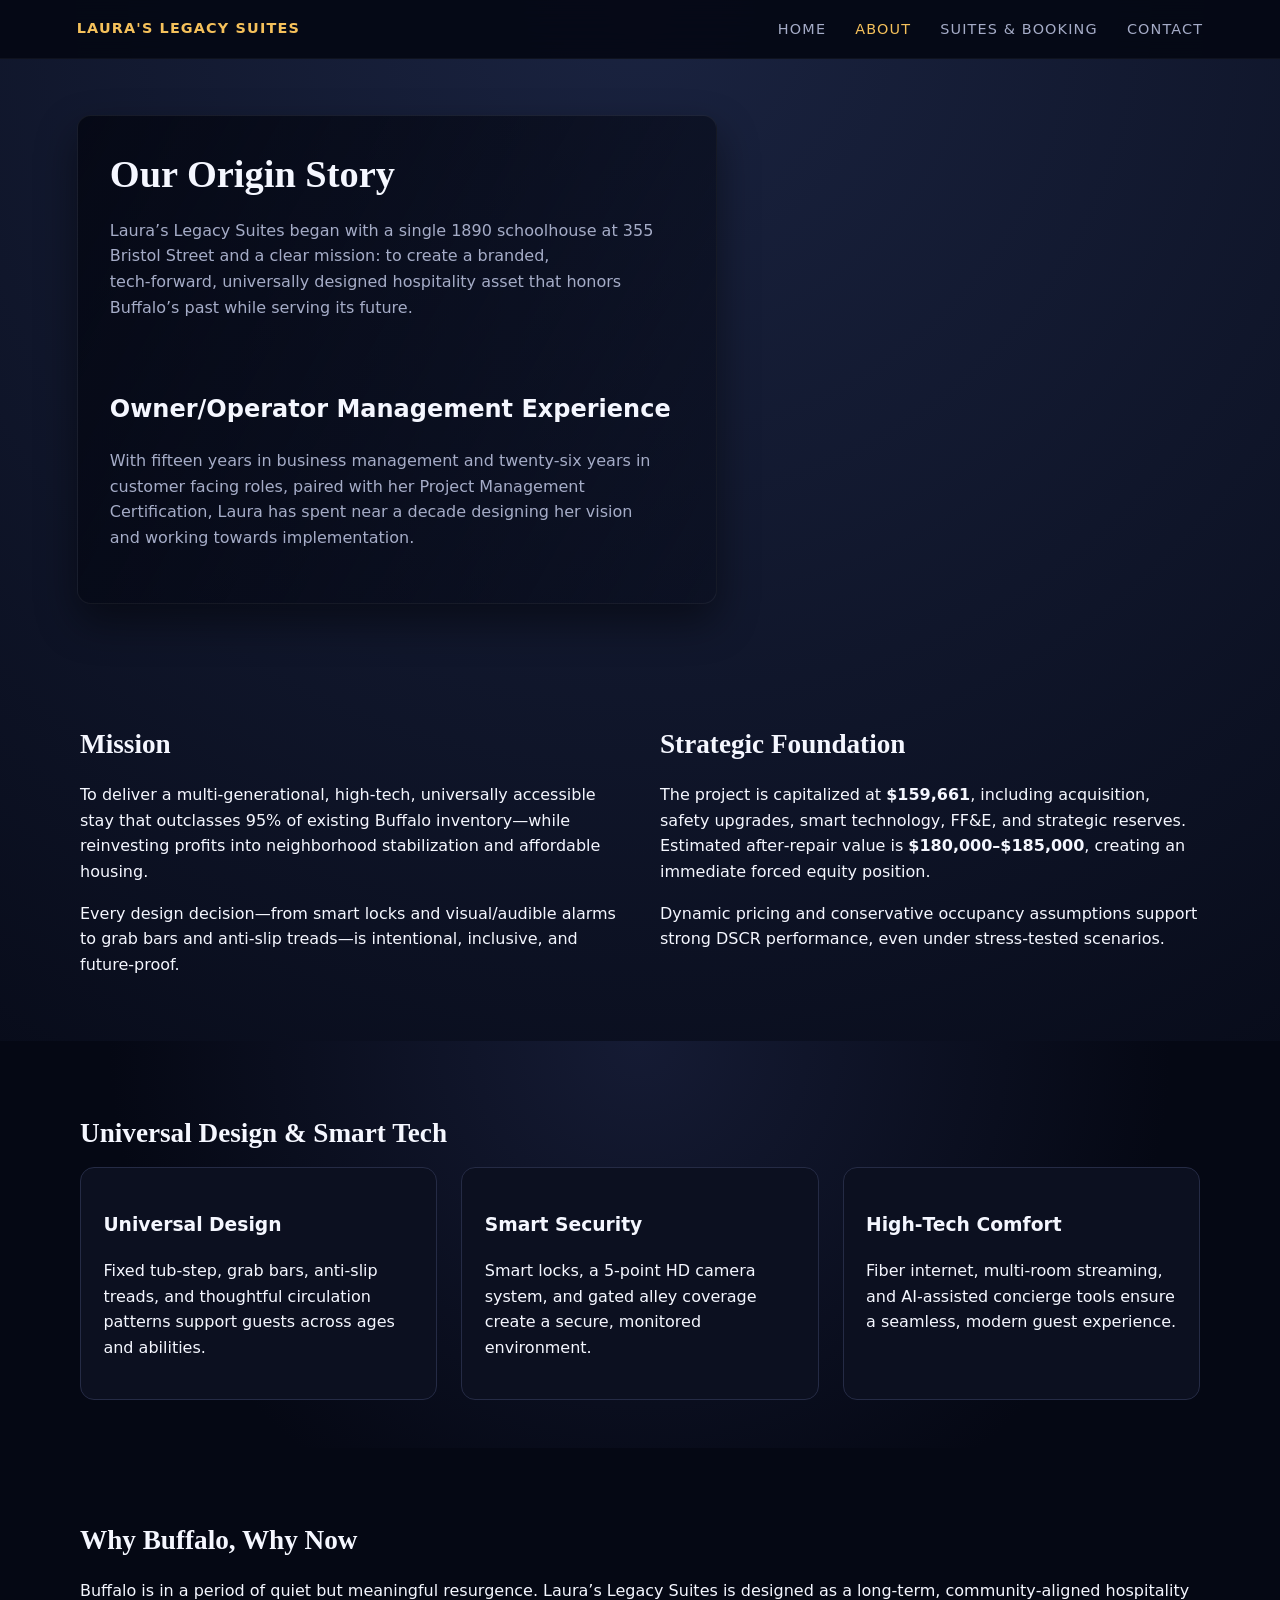
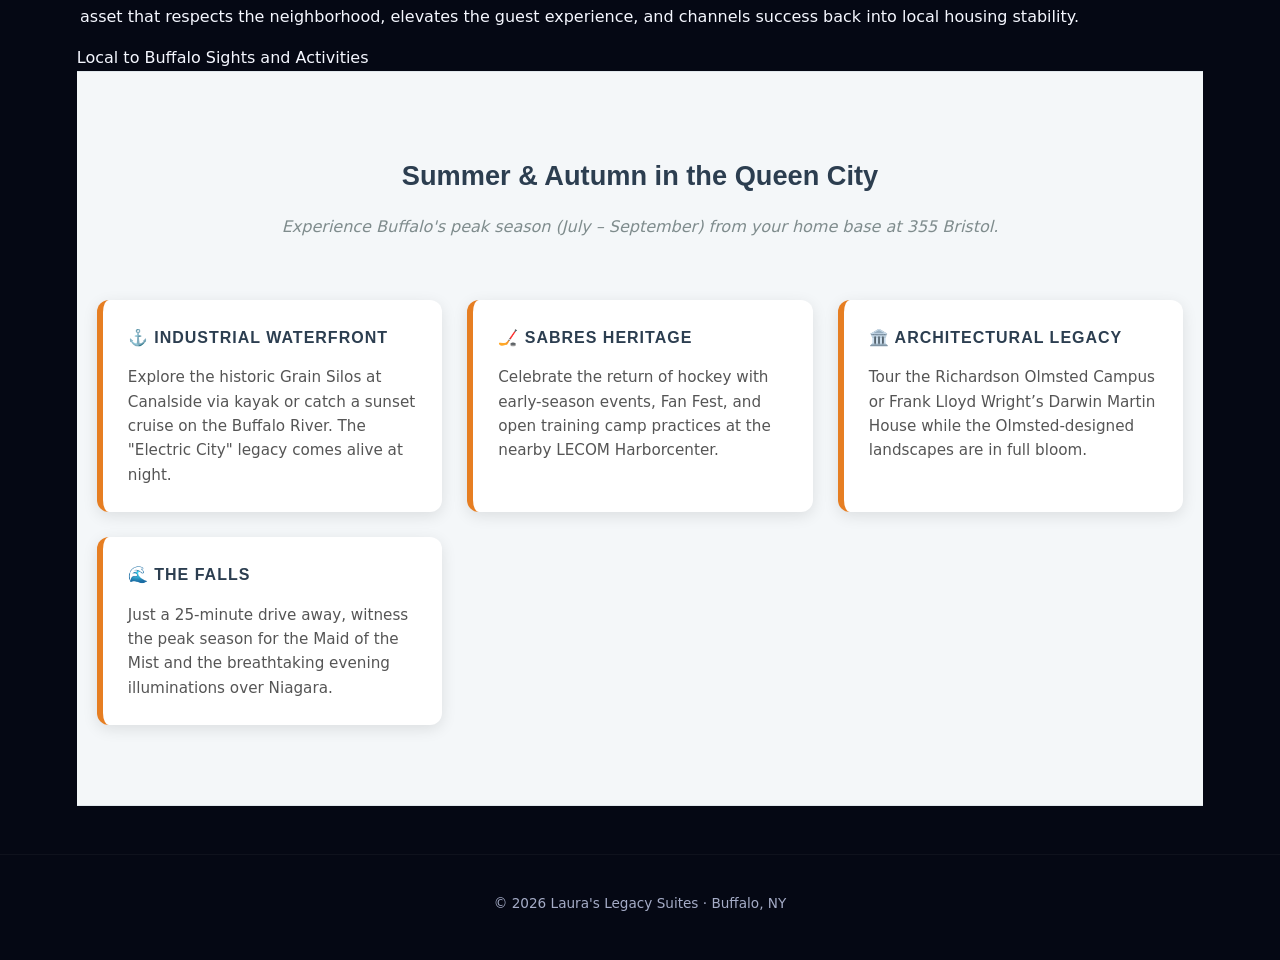
==== commit 1df47718: "Update about.html" ====
--- a/about.html
+++ b/about.html
@@ -24,7 +24,7 @@
       <p>Laura’s Legacy Suites began with a single 1890 schoolhouse at 355 Bristol Street and a clear mission: to create a branded, tech‑forward, universally designed hospitality asset that honors Buffalo’s past while serving its future.</p>
       <br>
       <h2>Owner/Operator Management Experience</h2>
-      <p>With fifteen years in business management and twenty-six years in customer facing roles, paired with her Project Management Certificate, Laura has spent near a decade designing her vision and working towards implementation. </p>
+      <p>With fifteen years in business management and twenty-six years in customer facing roles, paired with her Project Management Certification, Laura has spent near a decade designing her vision and working towards implementation. </p>
     </div>
   </section>
 
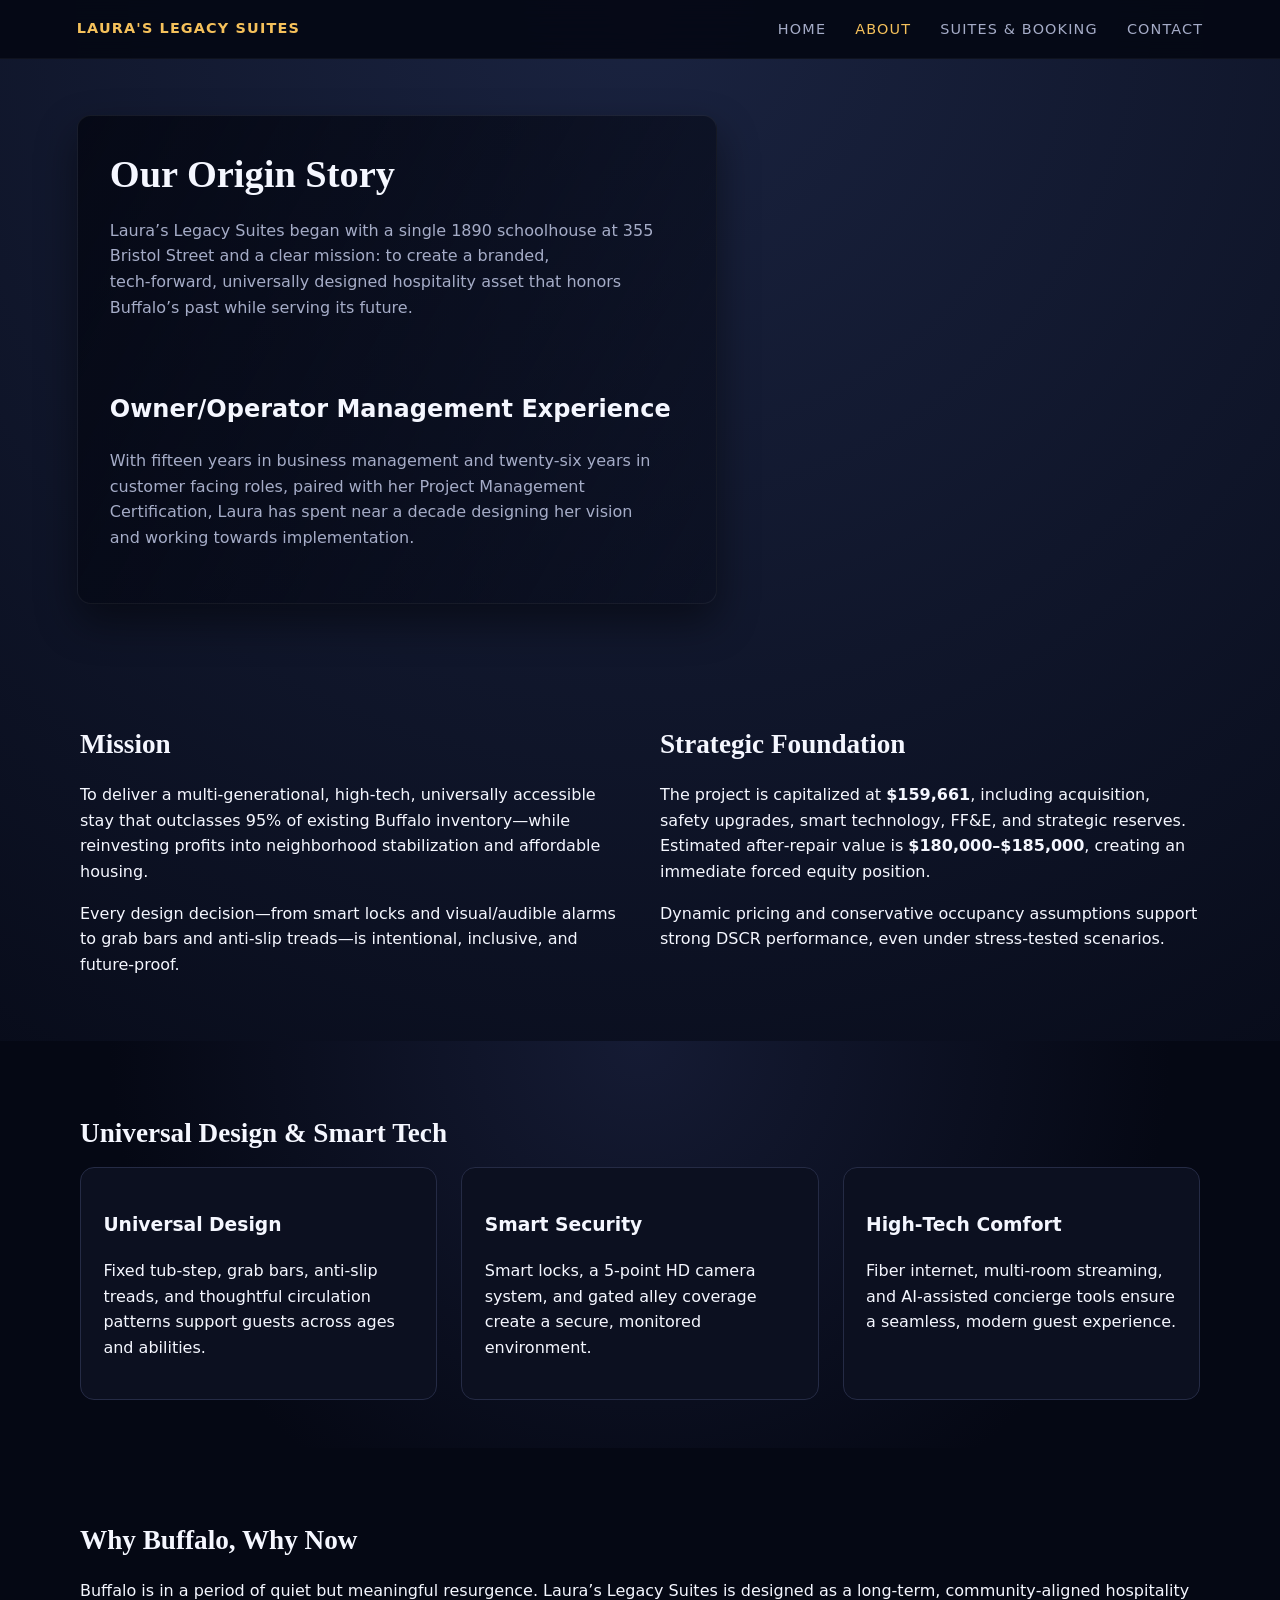
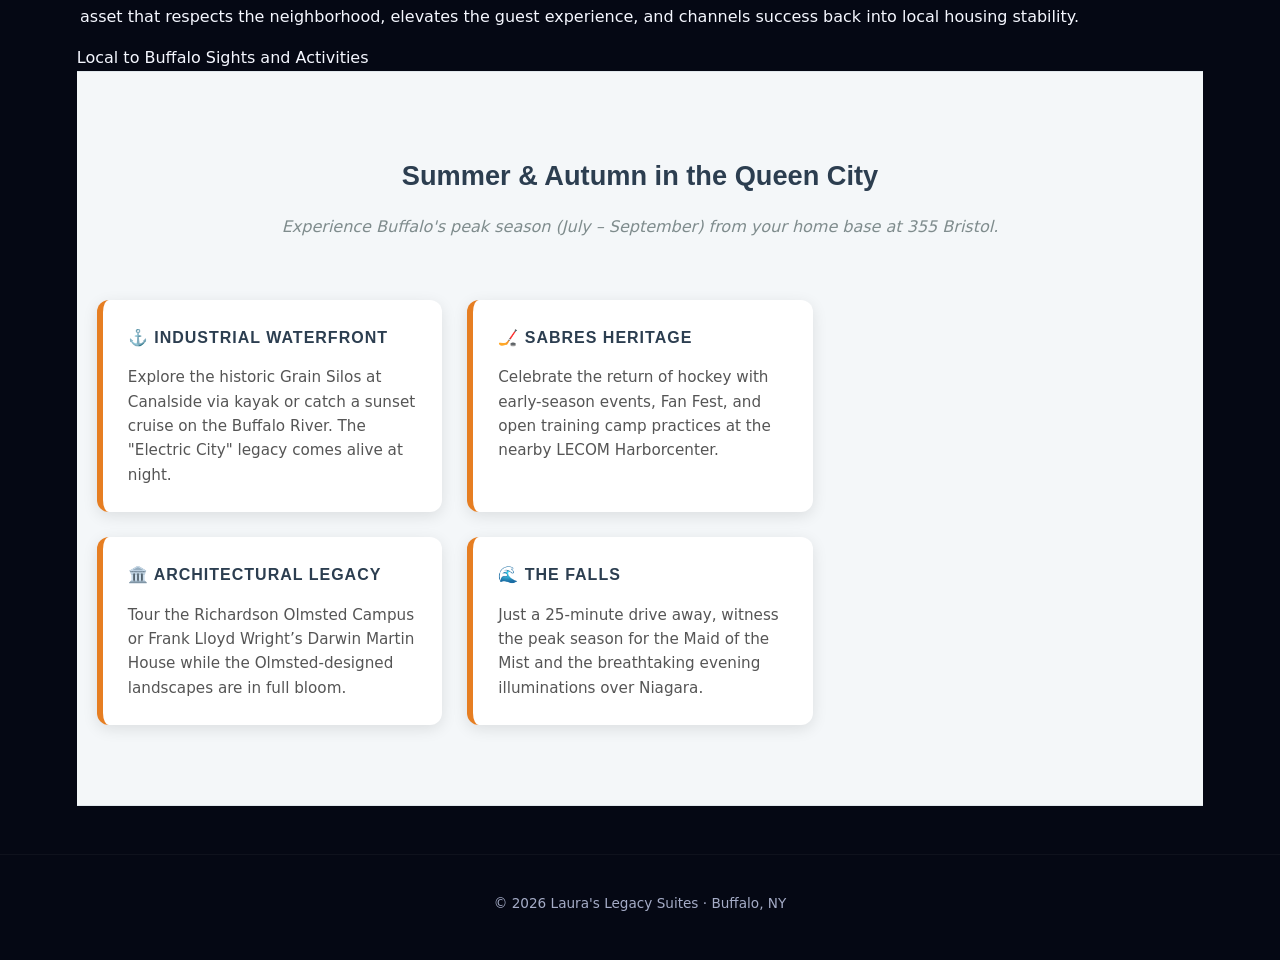
==== commit b26c1358: "adding <br> between landmark cards for 2x2 attempt" ====
--- a/about.html
+++ b/about.html
@@ -83,6 +83,7 @@
                 <h4>🏒 Sabres Heritage</h4>
                 <p>Celebrate the return of hockey with early-season events, Fan Fest, and open training camp practices at the nearby LECOM Harborcenter.</p>
             </div>
+          <br>
             <div class="landmark-card">
                 <h4>🏛️ Architectural Legacy</h4>
                 <p>Tour the Richardson Olmsted Campus or Frank Lloyd Wright’s Darwin Martin House while the Olmsted-designed landscapes are in full bloom.</p>
